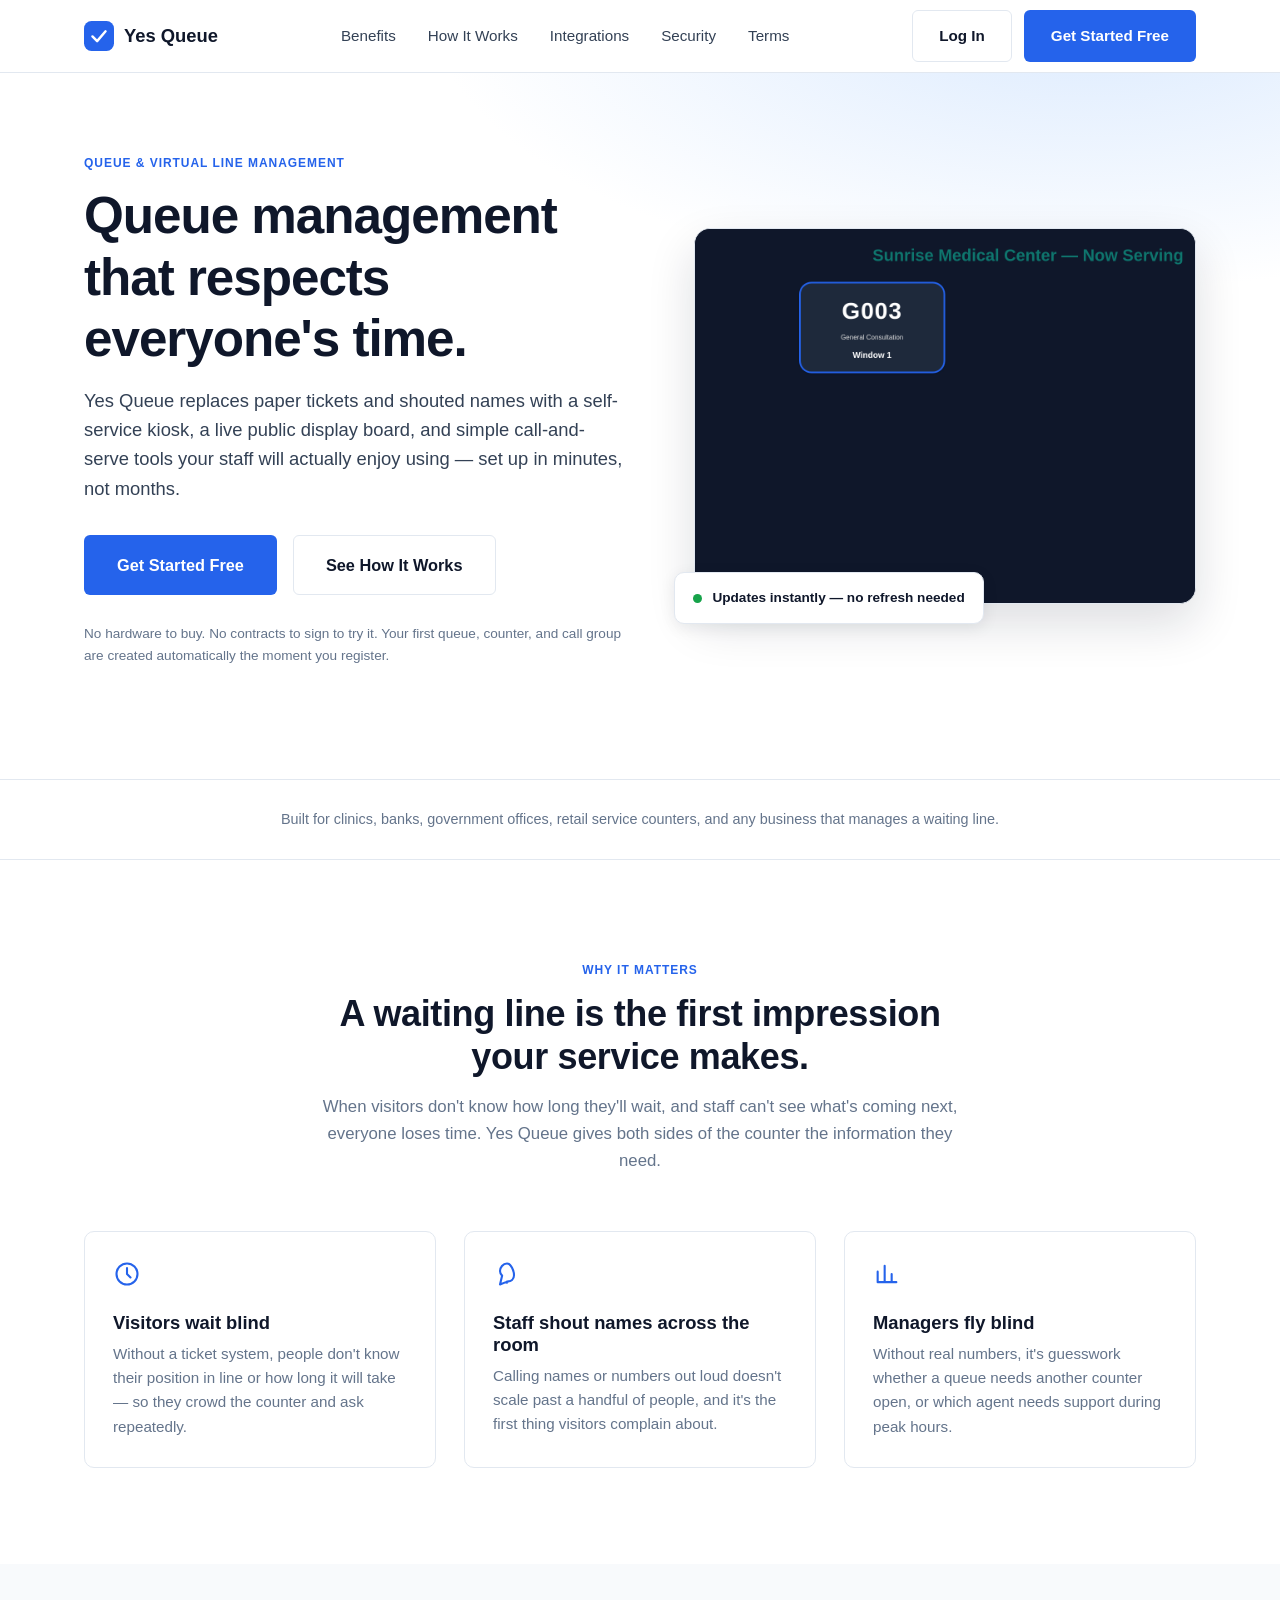
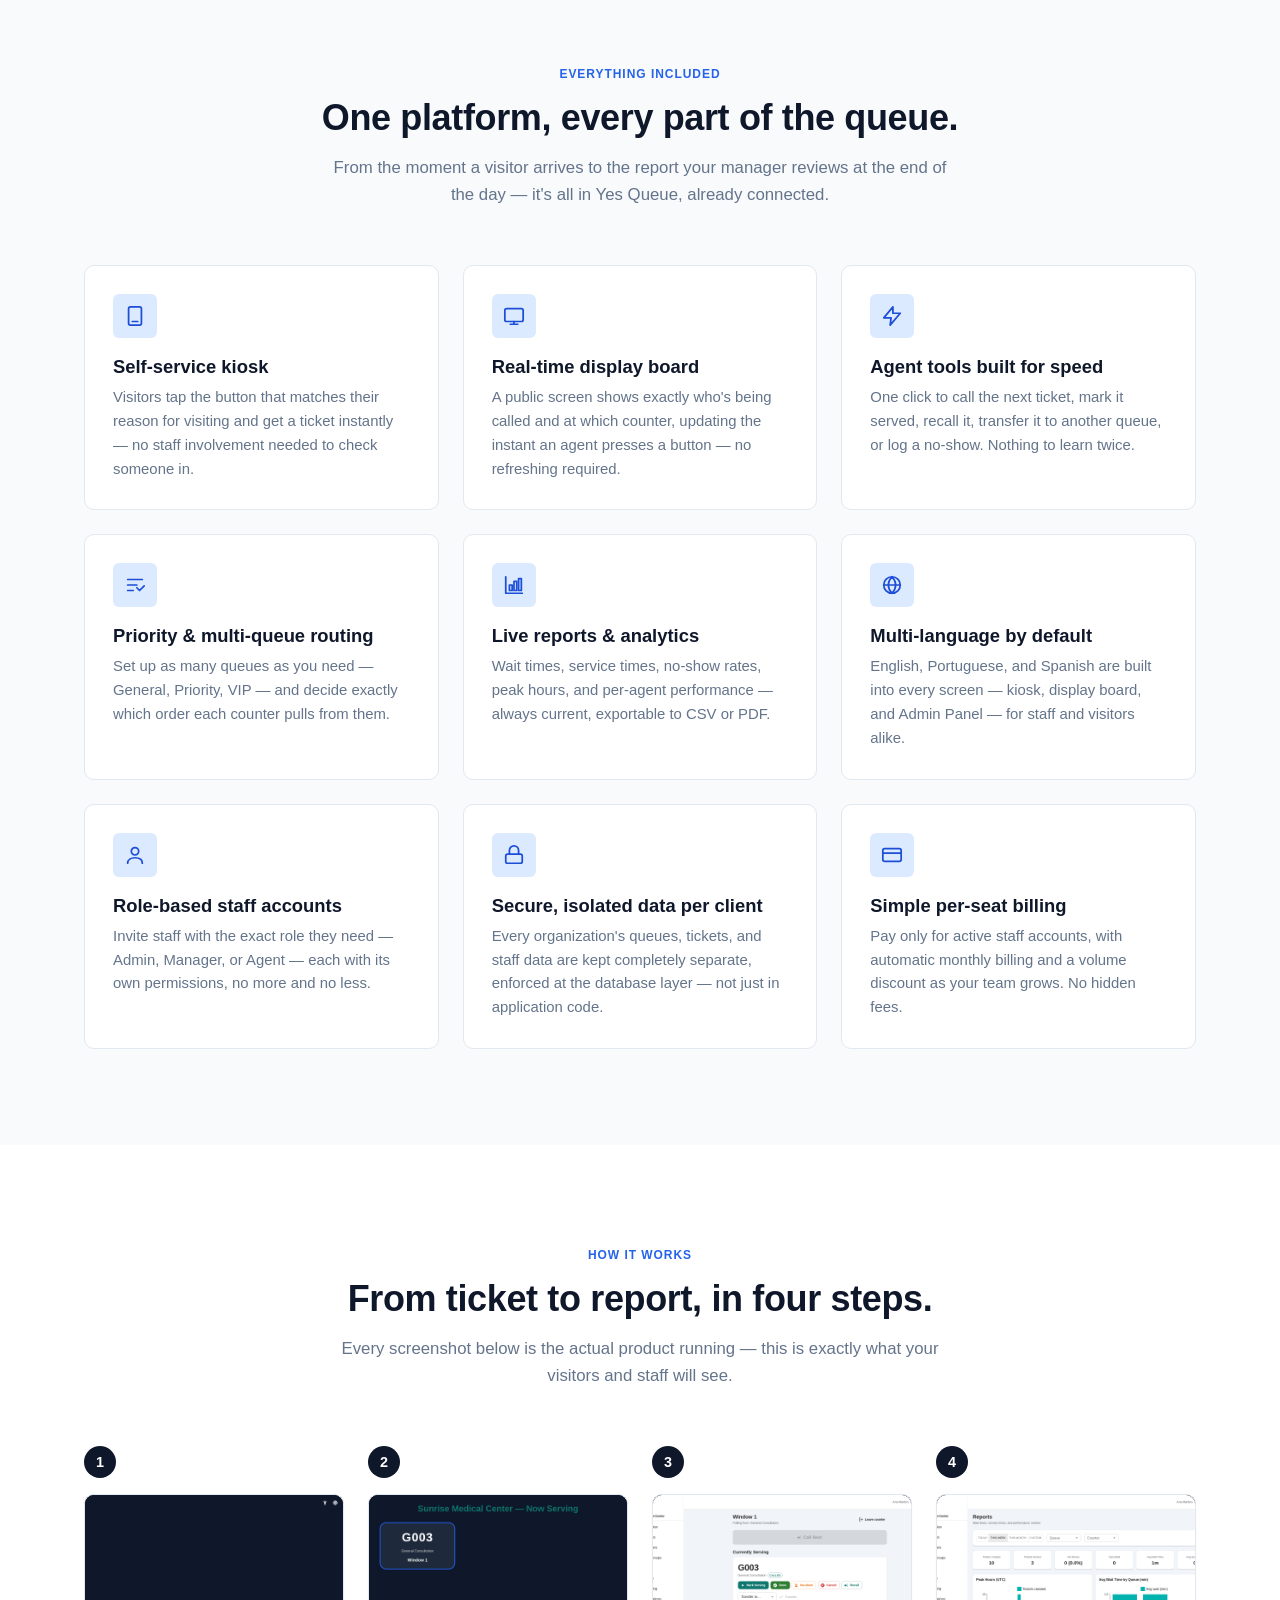
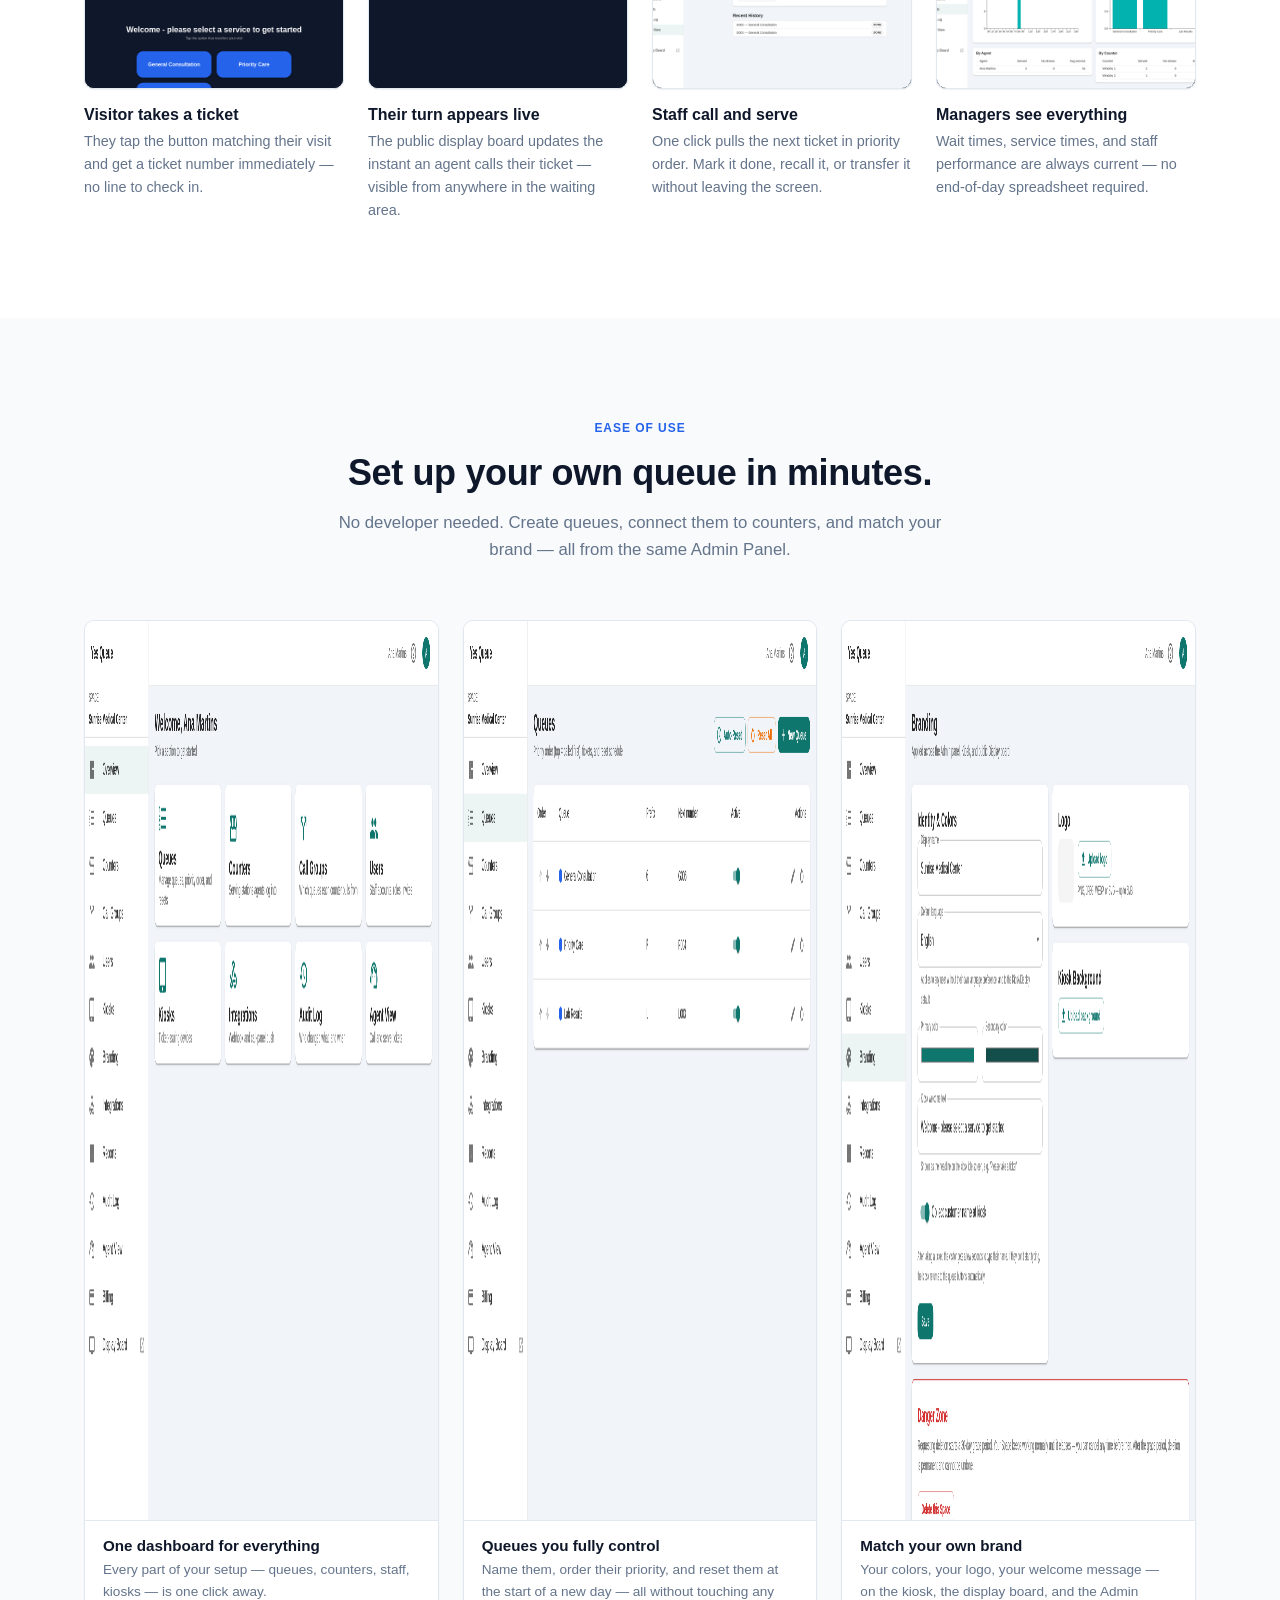
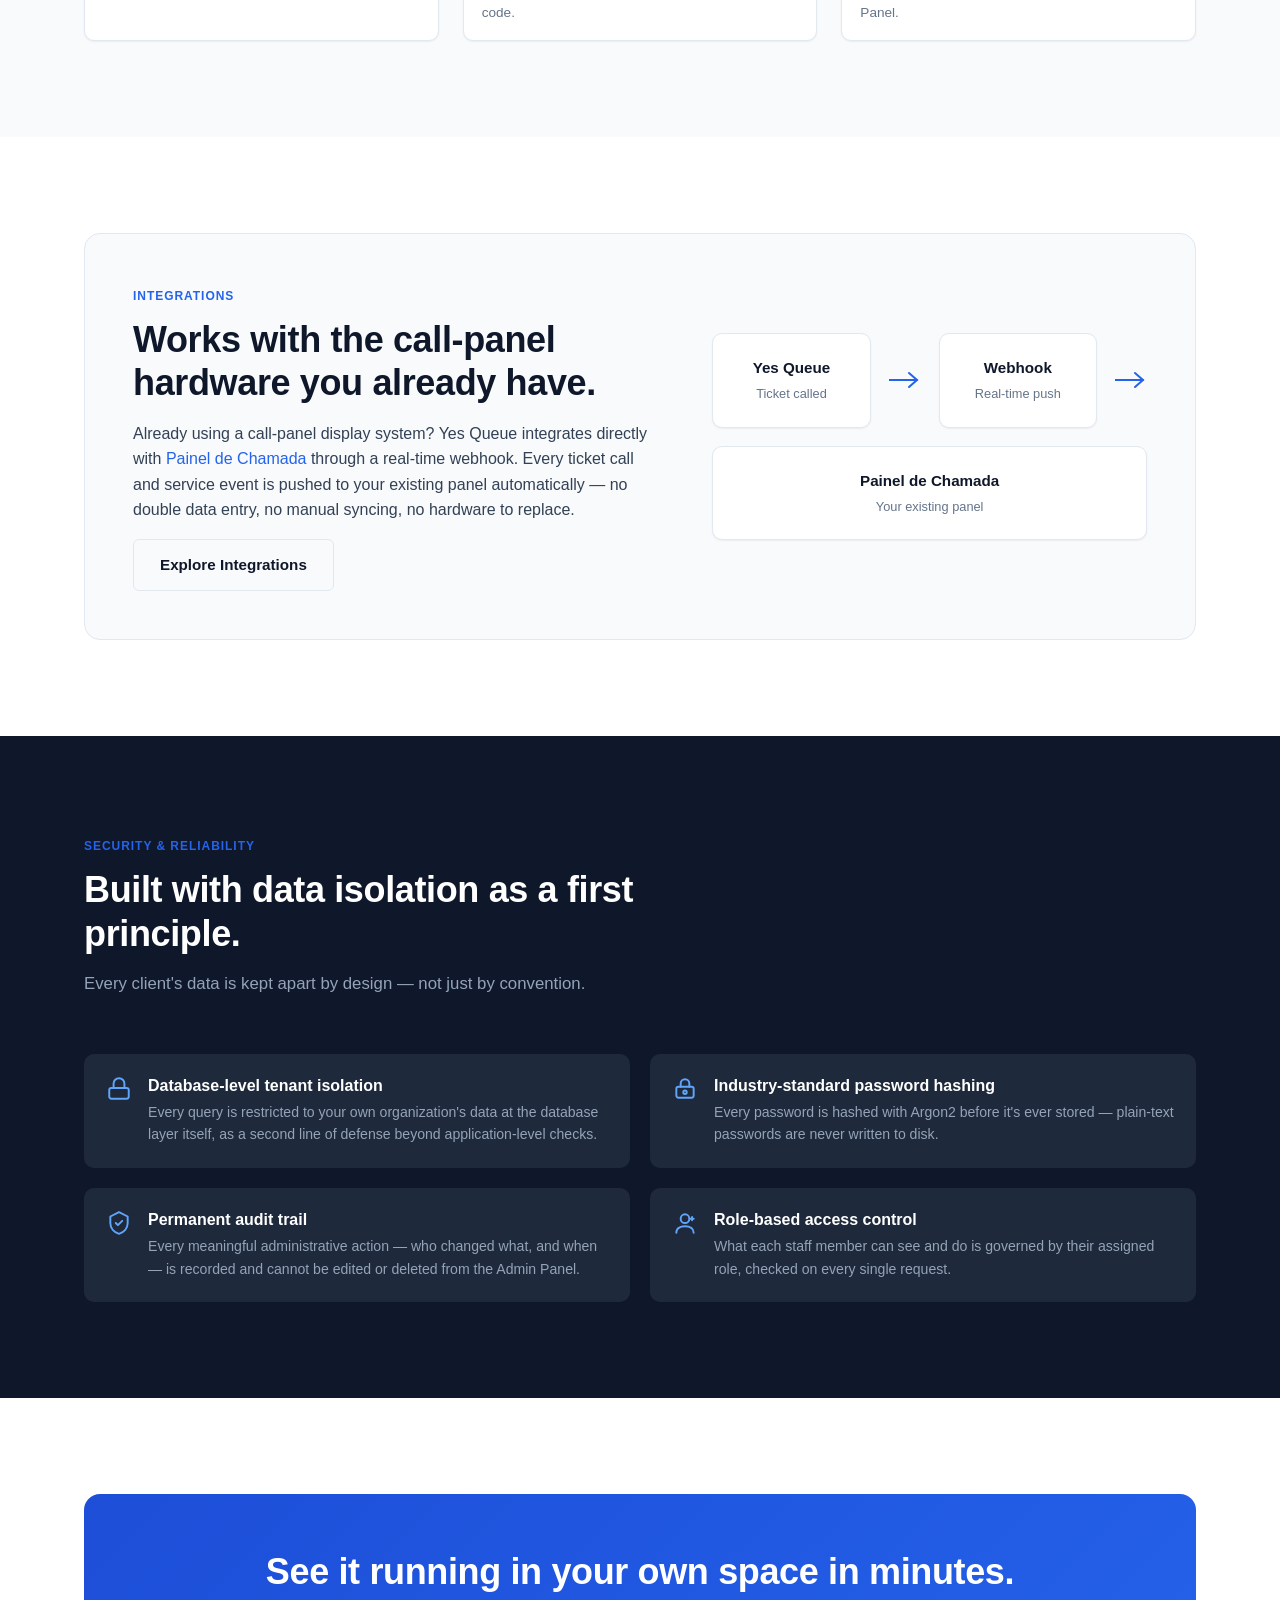
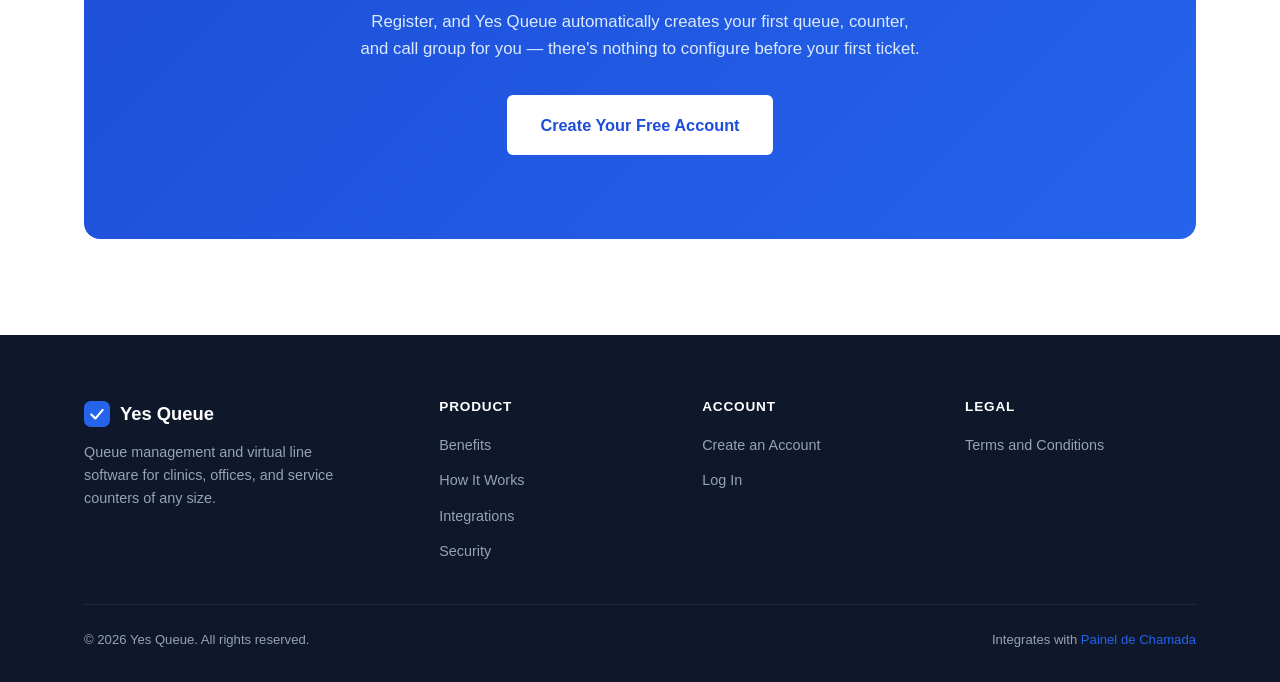
==== index.html @ cd8e6d9f "v1commit" ====
<!DOCTYPE html>
<html lang="en">
<head>
<meta charset="UTF-8">
<meta name="viewport" content="width=device-width, initial-scale=1.0">
<title>Yes Queue — Queue Management &amp; Virtual Line Software for Any Business</title>
<meta name="description" content="Yes Queue is a multi-tenant queue management platform with a self-service kiosk, a real-time display board, agent tools, and live analytics. Reduce wait times, keep staff organized, and integrate with Painel de Chamada. Get started in minutes.">
<meta name="robots" content="index, follow">
<link rel="canonical" href="https://www.yesqueue.com/">

<!-- Open Graph -->
<meta property="og:type" content="website">
<meta property="og:site_name" content="Yes Queue">
<meta property="og:title" content="Yes Queue — Queue Management & Virtual Line Software">
<meta property="og:description" content="Self-service kiosk, real-time display board, agent tools, and live analytics — set up your first queue in minutes.">
<meta property="og:image" content="https://www.yesqueue.com/images/screenshots/display-board.png">
<meta property="og:url" content="https://www.yesqueue.com/">
<meta property="og:locale" content="en_US">

<!-- Twitter Card -->
<meta name="twitter:card" content="summary_large_image">
<meta name="twitter:title" content="Yes Queue — Queue Management & Virtual Line Software">
<meta name="twitter:description" content="Self-service kiosk, real-time display board, agent tools, and live analytics — set up your first queue in minutes.">
<meta name="twitter:image" content="https://www.yesqueue.com/images/screenshots/display-board.png">

<link rel="icon" type="image/svg+xml" href="/images/favicon.svg">
<link rel="stylesheet" href="/css/style.css">

<script type="application/ld+json">
{
  "@context": "https://schema.org",
  "@type": "SoftwareApplication",
  "name": "Yes Queue",
  "applicationCategory": "BusinessApplication",
  "operatingSystem": "Web",
  "description": "Multi-tenant queue management platform with a self-service kiosk, real-time display board, agent tools, and live analytics.",
  "offers": {
    "@type": "Offer",
    "priceCurrency": "USD",
    "description": "Per-seat monthly pricing based on active staff accounts."
  }
}
</script>
</head>
<body>

<header class="site-header">
  <div class="container nav">
    <a href="/" class="brand" aria-label="Yes Queue home">
      <svg width="30" height="30" viewBox="0 0 32 32" fill="none" xmlns="http://www.w3.org/2000/svg" aria-hidden="true">
        <rect width="32" height="32" rx="8" fill="#2563EB"/>
        <path d="M9 16.5L14 21.5L23 11" stroke="white" stroke-width="2.6" stroke-linecap="round" stroke-linejoin="round"/>
      </svg>
      Yes Queue
    </a>

    <nav aria-label="Primary">
      <ul class="nav-links" id="nav-links">
        <li><a href="#benefits">Benefits</a></li>
        <li><a href="#how-it-works">How It Works</a></li>
        <li><a href="#integrations">Integrations</a></li>
        <li><a href="#security">Security</a></li>
        <li><a href="/terms.html">Terms</a></li>
      </ul>
    </nav>

    <div class="nav-actions">
      <a href="#" class="btn btn-secondary" data-app-link="/login">Log In</a>
      <a href="#" class="btn btn-primary" data-app-link="/register">Get Started Free</a>
      <button class="nav-toggle" id="nav-toggle" aria-label="Toggle menu" aria-expanded="false" aria-controls="nav-links">
        <svg viewBox="0 0 24 24" fill="none" stroke="currentColor" stroke-width="2" stroke-linecap="round"><line x1="3" y1="6" x2="21" y2="6"/><line x1="3" y1="12" x2="21" y2="12"/><line x1="3" y1="18" x2="21" y2="18"/></svg>
      </button>
    </div>
  </div>
</header>

<main>

  <!-- Hero -->
  <section class="hero">
    <div class="container hero-grid">
      <div class="hero-copy">
        <span class="eyebrow">Queue &amp; Virtual Line Management</span>
        <h1>Queue management that respects everyone's time.</h1>
        <p class="lead">Yes Queue replaces paper tickets and shouted names with a self-service kiosk, a live public display board, and simple call-and-serve tools your staff will actually enjoy using — set up in minutes, not months.</p>
        <div class="hero-actions">
          <a href="#" class="btn btn-primary btn-lg" data-app-link="/register">Get Started Free</a>
          <a href="#how-it-works" class="btn btn-secondary btn-lg">See How It Works</a>
        </div>
        <p class="hero-note">No hardware to buy. No contracts to sign to try it. Your first queue, counter, and call group are created automatically the moment you register.</p>
      </div>
      <div class="hero-visual">
        <div class="frame">
          <img src="/images/screenshots/display-board.png" alt="Yes Queue public display board showing a ticket being called at Window 1, in real time" width="1600" height="900" loading="eager">
        </div>
        <div class="hero-badge">
          <span class="dot" aria-hidden="true"></span>
          Updates instantly — no refresh needed
        </div>
      </div>
    </div>
  </section>

  <div class="trust-bar">
    <div class="container trust-bar-inner">
      <span>Built for clinics, banks, government offices, retail service counters, and any business that manages a waiting line.</span>
    </div>
  </div>

  <!-- Problem / value -->
  <section class="section">
    <div class="container">
      <div class="section-header center">
        <span class="eyebrow">Why it matters</span>
        <h2>A waiting line is the first impression your service makes.</h2>
        <p>When visitors don't know how long they'll wait, and staff can't see what's coming next, everyone loses time. Yes Queue gives both sides of the counter the information they need.</p>
      </div>
      <div class="pain-grid">
        <div class="pain-card">
          <svg width="28" height="28" viewBox="0 0 24 24" fill="none" stroke="currentColor" stroke-width="1.8" stroke-linecap="round" stroke-linejoin="round" aria-hidden="true"><circle cx="12" cy="12" r="9"/><path d="M12 7v5l3 3"/></svg>
          <h3>Visitors wait blind</h3>
          <p>Without a ticket system, people don't know their position in line or how long it will take — so they crowd the counter and ask repeatedly.</p>
        </div>
        <div class="pain-card">
          <svg width="28" height="28" viewBox="0 0 24 24" fill="none" stroke="currentColor" stroke-width="1.8" stroke-linecap="round" stroke-linejoin="round" aria-hidden="true"><path d="M12 18.5c3.5 0 6-2 6-5.5S15.5 3 12 3 6 6.5 6 9.5c0 1.6.7 2.9 1.8 3.9L6 21l4.5-1.8c.5.1.9.1 1.5.2"/></svg>
          <h3>Staff shout names across the room</h3>
          <p>Calling names or numbers out loud doesn't scale past a handful of people, and it's the first thing visitors complain about.</p>
        </div>
        <div class="pain-card">
          <svg width="28" height="28" viewBox="0 0 24 24" fill="none" stroke="currentColor" stroke-width="1.8" stroke-linecap="round" stroke-linejoin="round" aria-hidden="true"><path d="M4 19V10M10 19V5M16 19v-7M4 19h16"/></svg>
          <h3>Managers fly blind</h3>
          <p>Without real numbers, it's guesswork whether a queue needs another counter open, or which agent needs support during peak hours.</p>
        </div>
      </div>
    </div>
  </section>

  <!-- Benefits / Features -->
  <section class="section section-alt" id="benefits">
    <div class="container">
      <div class="section-header center">
        <span class="eyebrow">Everything included</span>
        <h2>One platform, every part of the queue.</h2>
        <p>From the moment a visitor arrives to the report your manager reviews at the end of the day — it's all in Yes Queue, already connected.</p>
      </div>

      <div class="feature-grid">
        <div class="feature-card">
          <div class="feature-icon"><svg width="22" height="22" viewBox="0 0 24 24" fill="none" stroke="currentColor" stroke-width="1.9" stroke-linecap="round" stroke-linejoin="round" aria-hidden="true"><rect x="5" y="2" width="14" height="20" rx="2"/><line x1="9" y1="18" x2="15" y2="18"/></svg></div>
          <h3>Self-service kiosk</h3>
          <p>Visitors tap the button that matches their reason for visiting and get a ticket instantly — no staff involvement needed to check someone in.</p>
        </div>
        <div class="feature-card">
          <div class="feature-icon"><svg width="22" height="22" viewBox="0 0 24 24" fill="none" stroke="currentColor" stroke-width="1.9" stroke-linecap="round" stroke-linejoin="round" aria-hidden="true"><rect x="2" y="4" width="20" height="14" rx="2"/><line x1="8" y1="21" x2="16" y2="21"/><line x1="12" y1="18" x2="12" y2="21"/></svg></div>
          <h3>Real-time display board</h3>
          <p>A public screen shows exactly who's being called and at which counter, updating the instant an agent presses a button — no refreshing required.</p>
        </div>
        <div class="feature-card">
          <div class="feature-icon"><svg width="22" height="22" viewBox="0 0 24 24" fill="none" stroke="currentColor" stroke-width="1.9" stroke-linecap="round" stroke-linejoin="round" aria-hidden="true"><path d="M13 2 3 14h8l-1 8 11-13h-8z"/></svg></div>
          <h3>Agent tools built for speed</h3>
          <p>One click to call the next ticket, mark it served, recall it, transfer it to another queue, or log a no-show. Nothing to learn twice.</p>
        </div>
        <div class="feature-card">
          <div class="feature-icon"><svg width="22" height="22" viewBox="0 0 24 24" fill="none" stroke="currentColor" stroke-width="1.9" stroke-linecap="round" stroke-linejoin="round" aria-hidden="true"><path d="M4 6h16M4 12h10M4 18h6"/><path d="M17 15l3 3 5-5" transform="translate(-3 0)"/></svg></div>
          <h3>Priority &amp; multi-queue routing</h3>
          <p>Set up as many queues as you need — General, Priority, VIP — and decide exactly which order each counter pulls from them.</p>
        </div>
        <div class="feature-card">
          <div class="feature-icon"><svg width="22" height="22" viewBox="0 0 24 24" fill="none" stroke="currentColor" stroke-width="1.9" stroke-linecap="round" stroke-linejoin="round" aria-hidden="true"><path d="M3 3v18h18"/><rect x="7" y="12" width="3" height="6"/><rect x="12" y="8" width="3" height="10"/><rect x="17" y="5" width="3" height="13"/></svg></div>
          <h3>Live reports &amp; analytics</h3>
          <p>Wait times, service times, no-show rates, peak hours, and per-agent performance — always current, exportable to CSV or PDF.</p>
        </div>
        <div class="feature-card">
          <div class="feature-icon"><svg width="22" height="22" viewBox="0 0 24 24" fill="none" stroke="currentColor" stroke-width="1.9" stroke-linecap="round" stroke-linejoin="round" aria-hidden="true"><circle cx="12" cy="12" r="9"/><path d="M3 12h18M12 3c2.5 2.7 4 6.1 4 9s-1.5 6.3-4 9c-2.5-2.7-4-6.1-4-9s1.5-6.3 4-9z"/></svg></div>
          <h3>Multi-language by default</h3>
          <p>English, Portuguese, and Spanish are built into every screen — kiosk, display board, and Admin Panel — for staff and visitors alike.</p>
        </div>
        <div class="feature-card">
          <div class="feature-icon"><svg width="22" height="22" viewBox="0 0 24 24" fill="none" stroke="currentColor" stroke-width="1.9" stroke-linecap="round" stroke-linejoin="round" aria-hidden="true"><circle cx="12" cy="8" r="4"/><path d="M4 21c0-4 3.5-6 8-6s8 2 8 6"/></svg></div>
          <h3>Role-based staff accounts</h3>
          <p>Invite staff with the exact role they need — Admin, Manager, or Agent — each with its own permissions, no more and no less.</p>
        </div>
        <div class="feature-card">
          <div class="feature-icon"><svg width="22" height="22" viewBox="0 0 24 24" fill="none" stroke="currentColor" stroke-width="1.9" stroke-linecap="round" stroke-linejoin="round" aria-hidden="true"><rect x="3" y="11" width="18" height="10" rx="2"/><path d="M7 11V7a5 5 0 0110 0v4"/></svg></div>
          <h3>Secure, isolated data per client</h3>
          <p>Every organization's queues, tickets, and staff data are kept completely separate, enforced at the database layer — not just in application code.</p>
        </div>
        <div class="feature-card">
          <div class="feature-icon"><svg width="22" height="22" viewBox="0 0 24 24" fill="none" stroke="currentColor" stroke-width="1.9" stroke-linecap="round" stroke-linejoin="round" aria-hidden="true"><rect x="2" y="5" width="20" height="14" rx="2"/><line x1="2" y1="10" x2="22" y2="10"/></svg></div>
          <h3>Simple per-seat billing</h3>
          <p>Pay only for active staff accounts, with automatic monthly billing and a volume discount as your team grows. No hidden fees.</p>
        </div>
      </div>
    </div>
  </section>

  <!-- How it works -->
  <section class="section" id="how-it-works">
    <div class="container">
      <div class="section-header center">
        <span class="eyebrow">How it works</span>
        <h2>From ticket to report, in four steps.</h2>
        <p>Every screenshot below is the actual product running — this is exactly what your visitors and staff will see.</p>
      </div>

      <div class="steps">
        <div class="step-card">
          <span class="step-number">1</span>
          <div class="step-shot"><img src="/images/screenshots/kiosk-terminal.png" alt="Self-service kiosk screen with buttons for General Consultation, Priority Care, and Lab Results" width="1200" height="1600" loading="lazy"></div>
          <h3>Visitor takes a ticket</h3>
          <p>They tap the button matching their visit and get a ticket number immediately — no line to check in.</p>
        </div>
        <div class="step-card">
          <span class="step-number">2</span>
          <div class="step-shot"><img src="/images/screenshots/display-board.png" alt="Public display board showing ticket G003 now serving at Window 1" width="1600" height="900" loading="lazy"></div>
          <h3>Their turn appears live</h3>
          <p>The public display board updates the instant an agent calls their ticket — visible from anywhere in the waiting area.</p>
        </div>
        <div class="step-card">
          <span class="step-number">3</span>
          <div class="step-shot"><img src="/images/screenshots/agent-view.png" alt="Agent view showing a ticket being served with Done, No-show, Cancel, Recall, and Transfer actions" width="1440" height="900" loading="lazy"></div>
          <h3>Staff call and serve</h3>
          <p>One click pulls the next ticket in priority order. Mark it done, recall it, or transfer it without leaving the screen.</p>
        </div>
        <div class="step-card">
          <span class="step-number">4</span>
          <div class="step-shot"><img src="/images/screenshots/admin-reports.png" alt="Reports dashboard with wait times, peak hours, and per-agent performance" width="1440" height="900" loading="lazy"></div>
          <h3>Managers see everything</h3>
          <p>Wait times, service times, and staff performance are always current — no end-of-day spreadsheet required.</p>
        </div>
      </div>
    </div>
  </section>

  <!-- Gallery: ease of setup -->
  <section class="section section-alt">
    <div class="container">
      <div class="section-header center">
        <span class="eyebrow">Ease of use</span>
        <h2>Set up your own queue in minutes.</h2>
        <p>No developer needed. Create queues, connect them to counters, and match your brand — all from the same Admin Panel.</p>
      </div>

      <div class="gallery-grid">
        <div class="gallery-item">
          <img src="/images/screenshots/admin-overview.png" alt="Yes Queue Admin Panel overview screen listing Queues, Counters, Call Groups, Users, Kiosks, and Reports" width="1440" height="900" loading="lazy">
          <div class="gallery-caption">
            <h3>One dashboard for everything</h3>
            <p>Every part of your setup — queues, counters, staff, kiosks — is one click away.</p>
          </div>
        </div>
        <div class="gallery-item">
          <img src="/images/screenshots/admin-queues.png" alt="Queues management screen showing queue order, prefixes, and reset controls" width="1440" height="900" loading="lazy">
          <div class="gallery-caption">
            <h3>Queues you fully control</h3>
            <p>Name them, order their priority, and reset them at the start of a new day — all without touching any code.</p>
          </div>
        </div>
        <div class="gallery-item">
          <img src="/images/screenshots/admin-branding.png" alt="Branding settings screen for customizing display name, colors, logo, and kiosk welcome text" width="1440" height="900" loading="lazy">
          <div class="gallery-caption">
            <h3>Match your own brand</h3>
            <p>Your colors, your logo, your welcome message — on the kiosk, the display board, and the Admin Panel.</p>
          </div>
        </div>
      </div>
    </div>
  </section>

  <!-- Integration -->
  <section class="section" id="integrations">
    <div class="container">
      <div class="integration-panel">
        <div>
          <span class="eyebrow">Integrations</span>
          <h2>Works with the call-panel hardware you already have.</h2>
          <p>Already using a call-panel display system? Yes Queue integrates directly with <a href="https://paineldechamada.com.br" target="_blank" rel="noopener noreferrer">Painel de Chamada</a> through a real-time webhook. Every ticket call and service event is pushed to your existing panel automatically — no double data entry, no manual syncing, no hardware to replace.</p>
          <a href="#" class="btn btn-secondary" data-app-link="/register">Explore Integrations</a>
        </div>
        <div class="integration-diagram">
          <div class="integration-box">
            <div class="label">Yes Queue</div>
            <div class="sub">Ticket called</div>
          </div>
          <svg class="integration-arrow" width="32" height="20" viewBox="0 0 32 20" fill="none" stroke="currentColor" stroke-width="2" stroke-linecap="round" aria-hidden="true"><line x1="0" y1="10" x2="28" y2="10"/><path d="M20 3l8 7-8 7"/></svg>
          <div class="integration-box">
            <div class="label">Webhook</div>
            <div class="sub">Real-time push</div>
          </div>
          <svg class="integration-arrow" width="32" height="20" viewBox="0 0 32 20" fill="none" stroke="currentColor" stroke-width="2" stroke-linecap="round" aria-hidden="true"><line x1="0" y1="10" x2="28" y2="10"/><path d="M20 3l8 7-8 7"/></svg>
          <div class="integration-box">
            <div class="label">Painel de Chamada</div>
            <div class="sub">Your existing panel</div>
          </div>
        </div>
      </div>
    </div>
  </section>

  <!-- Security -->
  <section class="section section-dark" id="security">
    <div class="container">
      <div class="section-header">
        <span class="eyebrow">Security &amp; reliability</span>
        <h2>Built with data isolation as a first principle.</h2>
        <p>Every client's data is kept apart by design — not just by convention.</p>
      </div>

      <div class="security-grid">
        <div class="security-item">
          <svg width="26" height="26" viewBox="0 0 24 24" fill="none" stroke="currentColor" stroke-width="1.8" stroke-linecap="round" stroke-linejoin="round" aria-hidden="true"><rect x="3" y="11" width="18" height="10" rx="2"/><path d="M7 11V7a5 5 0 0110 0v4"/></svg>
          <div>
            <h3>Database-level tenant isolation</h3>
            <p>Every query is restricted to your own organization's data at the database layer itself, as a second line of defense beyond application-level checks.</p>
          </div>
        </div>
        <div class="security-item">
          <svg width="26" height="26" viewBox="0 0 24 24" fill="none" stroke="currentColor" stroke-width="1.8" stroke-linecap="round" stroke-linejoin="round" aria-hidden="true"><rect x="4" y="10" width="16" height="10" rx="2"/><circle cx="12" cy="15" r="1.6"/><path d="M8 10V7a4 4 0 118 0v3"/></svg>
          <div>
            <h3>Industry-standard password hashing</h3>
            <p>Every password is hashed with Argon2 before it's ever stored — plain-text passwords are never written to disk.</p>
          </div>
        </div>
        <div class="security-item">
          <svg width="26" height="26" viewBox="0 0 24 24" fill="none" stroke="currentColor" stroke-width="1.8" stroke-linecap="round" stroke-linejoin="round" aria-hidden="true"><path d="M12 2 4 6v6c0 5 3.4 8.7 8 10 4.6-1.3 8-5 8-10V6l-8-4z"/><path d="M9 12l2 2 4-4"/></svg>
          <div>
            <h3>Permanent audit trail</h3>
            <p>Every meaningful administrative action — who changed what, and when — is recorded and cannot be edited or deleted from the Admin Panel.</p>
          </div>
        </div>
        <div class="security-item">
          <svg width="26" height="26" viewBox="0 0 24 24" fill="none" stroke="currentColor" stroke-width="1.8" stroke-linecap="round" stroke-linejoin="round" aria-hidden="true"><circle cx="12" cy="8" r="4"/><path d="M4 21c0-4 3.5-6 8-6s8 2 8 6"/><path d="M17 8h3M18.5 6.5v3"/></svg>
          <div>
            <h3>Role-based access control</h3>
            <p>What each staff member can see and do is governed by their assigned role, checked on every single request.</p>
          </div>
        </div>
      </div>
    </div>
  </section>

  <!-- CTA -->
  <section class="section">
    <div class="container">
      <div class="cta-band">
        <h2>See it running in your own space in minutes.</h2>
        <p>Register, and Yes Queue automatically creates your first queue, counter, and call group for you — there's nothing to configure before your first ticket.</p>
        <div class="hero-actions">
          <a href="#" class="btn btn-primary btn-lg" data-app-link="/register">Create Your Free Account</a>
        </div>
      </div>
    </div>
  </section>

</main>

<footer class="site-footer">
  <div class="container">
    <div class="footer-grid">
      <div class="footer-brand">
        <a href="/" class="brand">
          <svg width="26" height="26" viewBox="0 0 32 32" fill="none" xmlns="http://www.w3.org/2000/svg" aria-hidden="true">
            <rect width="32" height="32" rx="8" fill="#2563EB"/>
            <path d="M9 16.5L14 21.5L23 11" stroke="white" stroke-width="2.6" stroke-linecap="round" stroke-linejoin="round"/>
          </svg>
          Yes Queue
        </a>
        <p>Queue management and virtual line software for clinics, offices, and service counters of any size.</p>
      </div>
      <div class="footer-col">
        <h4>Product</h4>
        <ul>
          <li><a href="#benefits">Benefits</a></li>
          <li><a href="#how-it-works">How It Works</a></li>
          <li><a href="#integrations">Integrations</a></li>
          <li><a href="#security">Security</a></li>
        </ul>
      </div>
      <div class="footer-col">
        <h4>Account</h4>
        <ul>
          <li><a href="#" data-app-link="/register">Create an Account</a></li>
          <li><a href="#" data-app-link="/login">Log In</a></li>
        </ul>
      </div>
      <div class="footer-col">
        <h4>Legal</h4>
        <ul>
          <li><a href="/terms.html">Terms and Conditions</a></li>
        </ul>
      </div>
    </div>
    <div class="footer-bottom">
      <span>&copy; <span id="year"></span> Yes Queue. All rights reserved.</span>
      <span>Integrates with <a href="https://paineldechamada.com.br" target="_blank" rel="noopener noreferrer">Painel de Chamada</a></span>
    </div>
  </div>
</footer>

<script src="/js/main.js"></script>
</body>
</html>
---- css/style.css ----
/* Yes Queue — Institutional Website
   Design system: clean, professional B2B SaaS. No emojis, no icon fonts —
   every icon below is a hand-written inline SVG so the whole site has zero
   external asset/CDN dependencies. */

:root {
  --color-primary: #2563eb;
  --color-primary-dark: #1d4ed8;
  --color-primary-light: #dbeafe;
  --color-ink: #0f172a;
  --color-body: #334155;
  --color-muted: #64748b;
  --color-border: #e2e8f0;
  --color-surface: #ffffff;
  --color-surface-alt: #f8fafc;
  --color-dark: #0f172a;
  --color-dark-alt: #1e293b;
  --radius-sm: 6px;
  --radius-md: 10px;
  --radius-lg: 16px;
  --shadow-sm: 0 1px 2px rgba(15, 23, 42, 0.06);
  --shadow-md: 0 4px 16px rgba(15, 23, 42, 0.08);
  --shadow-lg: 0 20px 48px rgba(15, 23, 42, 0.14);
  --container-width: 1160px;
  --font-sans: -apple-system, BlinkMacSystemFont, "Segoe UI", Roboto, Helvetica, Arial, sans-serif;
}

* {
  box-sizing: border-box;
}

html {
  scroll-behavior: smooth;
}

body {
  margin: 0;
  font-family: var(--font-sans);
  color: var(--color-body);
  background: var(--color-surface);
  line-height: 1.6;
  -webkit-font-smoothing: antialiased;
}

img {
  max-width: 100%;
  display: block;
}

a {
  color: var(--color-primary);
  text-decoration: none;
}

a:hover {
  text-decoration: underline;
}

h1, h2, h3, h4 {
  color: var(--color-ink);
  line-height: 1.2;
  margin: 0 0 16px;
  font-weight: 700;
}

h1 { font-size: clamp(2.1rem, 4vw, 3.25rem); letter-spacing: -0.02em; }
h2 { font-size: clamp(1.6rem, 3vw, 2.25rem); letter-spacing: -0.01em; }
h3 { font-size: 1.15rem; }

p { margin: 0 0 16px; }

.container {
  width: 100%;
  max-width: var(--container-width);
  margin: 0 auto;
  padding: 0 24px;
}

.eyebrow {
  display: inline-block;
  font-size: 0.75rem;
  font-weight: 700;
  letter-spacing: 0.08em;
  text-transform: uppercase;
  color: var(--color-primary);
  margin-bottom: 12px;
}

.section {
  padding: 96px 0;
}

.section-header {
  max-width: 640px;
  margin: 0 0 56px;
}

.section-header.center {
  margin-left: auto;
  margin-right: auto;
  text-align: center;
}

.section-header p {
  color: var(--color-muted);
  font-size: 1.05rem;
}

.section-alt {
  background: var(--color-surface-alt);
}

.section-dark {
  background: var(--color-dark);
  color: #cbd5e1;
}

.section-dark h2, .section-dark h3 {
  color: #ffffff;
}

.section-dark p {
  color: #94a3b8;
}

/* --- Buttons --- */

.btn {
  display: inline-flex;
  align-items: center;
  justify-content: center;
  gap: 8px;
  padding: 13px 26px;
  border-radius: var(--radius-sm);
  font-weight: 600;
  font-size: 0.95rem;
  border: 1px solid transparent;
  cursor: pointer;
  transition: background 0.15s ease, border-color 0.15s ease, color 0.15s ease, transform 0.1s ease;
}

.btn:hover {
  text-decoration: none;
  transform: translateY(-1px);
}

.btn-primary {
  background: var(--color-primary);
  color: #ffffff;
}

.btn-primary:hover {
  background: var(--color-primary-dark);
  color: #ffffff;
}

.btn-secondary {
  background: transparent;
  color: var(--color-ink);
  border-color: var(--color-border);
}

.btn-secondary:hover {
  border-color: var(--color-ink);
  color: var(--color-ink);
}

.btn-on-dark {
  background: transparent;
  color: #ffffff;
  border-color: rgba(255, 255, 255, 0.35);
}

.btn-on-dark:hover {
  border-color: #ffffff;
  color: #ffffff;
}

.btn-lg {
  padding: 16px 32px;
  font-size: 1.02rem;
}

.btn-block {
  width: 100%;
}

/* --- Header / Nav --- */

.site-header {
  position: sticky;
  top: 0;
  z-index: 50;
  background: rgba(255, 255, 255, 0.92);
  backdrop-filter: saturate(180%) blur(8px);
  border-bottom: 1px solid var(--color-border);
}

.nav {
  display: flex;
  align-items: center;
  justify-content: space-between;
  height: 72px;
}

.brand {
  display: flex;
  align-items: center;
  gap: 10px;
  font-weight: 800;
  font-size: 1.15rem;
  color: var(--color-ink);
}

.brand:hover {
  text-decoration: none;
}

.brand svg {
  flex-shrink: 0;
}

.nav-links {
  display: flex;
  align-items: center;
  gap: 32px;
  list-style: none;
  margin: 0;
  padding: 0;
}

.nav-links a {
  color: var(--color-body);
  font-weight: 500;
  font-size: 0.95rem;
}

.nav-links a:hover {
  color: var(--color-ink);
  text-decoration: none;
}

.nav-actions {
  display: flex;
  align-items: center;
  gap: 12px;
}

.nav-toggle {
  display: none;
  background: none;
  border: none;
  cursor: pointer;
  padding: 8px;
}

.nav-toggle svg {
  width: 26px;
  height: 26px;
}

/* --- Hero --- */

.hero {
  padding: 76px 0 96px;
  background:
    radial-gradient(1100px 480px at 85% -10%, var(--color-primary-light), transparent 60%),
    var(--color-surface);
}

.hero-grid {
  display: grid;
  grid-template-columns: 1.05fr 0.95fr;
  gap: 56px;
  align-items: center;
}

.hero-copy p.lead {
  font-size: 1.15rem;
  color: var(--color-body);
  max-width: 540px;
}

.hero-actions {
  display: flex;
  gap: 16px;
  margin: 32px 0 28px;
  flex-wrap: wrap;
}

.hero-note {
  font-size: 0.85rem;
  color: var(--color-muted);
}

.hero-visual {
  position: relative;
}

.hero-visual .frame {
  border-radius: var(--radius-lg);
  overflow: hidden;
  box-shadow: var(--shadow-lg);
  border: 1px solid var(--color-border);
  aspect-ratio: 4 / 3;
  background: var(--color-dark);
}

.hero-visual .frame img {
  width: 100%;
  height: 100%;
  object-fit: cover;
  object-position: top left;
}

.hero-badge {
  position: absolute;
  bottom: -20px;
  left: -20px;
  background: #ffffff;
  border: 1px solid var(--color-border);
  border-radius: var(--radius-md);
  box-shadow: var(--shadow-md);
  padding: 14px 18px;
  display: flex;
  align-items: center;
  gap: 10px;
  font-size: 0.85rem;
  font-weight: 600;
  color: var(--color-ink);
}

.hero-badge .dot {
  width: 9px;
  height: 9px;
  border-radius: 50%;
  background: #16a34a;
  flex-shrink: 0;
}

/* --- Logo strip / trust bar --- */

.trust-bar {
  padding: 28px 0;
  border-top: 1px solid var(--color-border);
  border-bottom: 1px solid var(--color-border);
}

.trust-bar-inner {
  display: flex;
  align-items: center;
  justify-content: center;
  gap: 12px;
  flex-wrap: wrap;
  text-align: center;
  color: var(--color-muted);
  font-size: 0.9rem;
}

.trust-bar-inner strong {
  color: var(--color-ink);
}

/* --- Pain points --- */

.pain-grid {
  display: grid;
  grid-template-columns: repeat(3, 1fr);
  gap: 28px;
}

.pain-card {
  padding: 28px;
  border: 1px solid var(--color-border);
  border-radius: var(--radius-md);
  background: var(--color-surface);
}

.pain-card svg {
  color: var(--color-primary);
  margin-bottom: 16px;
}

.pain-card h3 {
  margin-bottom: 8px;
}

.pain-card p {
  color: var(--color-muted);
  margin: 0;
  font-size: 0.95rem;
}

/* --- Feature grid --- */

.feature-grid {
  display: grid;
  grid-template-columns: repeat(3, 1fr);
  gap: 24px;
}

.feature-card {
  padding: 28px;
  border-radius: var(--radius-md);
  border: 1px solid var(--color-border);
  background: var(--color-surface);
  transition: box-shadow 0.15s ease, border-color 0.15s ease;
}

.feature-card:hover {
  box-shadow: var(--shadow-md);
  border-color: #cbd5e1;
}

.feature-icon {
  width: 44px;
  height: 44px;
  display: flex;
  align-items: center;
  justify-content: center;
  border-radius: var(--radius-sm);
  background: var(--color-primary-light);
  color: var(--color-primary-dark);
  margin-bottom: 18px;
}

.feature-card h3 {
  margin-bottom: 8px;
}

.feature-card p {
  color: var(--color-muted);
  font-size: 0.93rem;
  margin: 0;
}

/* --- How it works --- */

.steps {
  display: grid;
  grid-template-columns: repeat(4, 1fr);
  gap: 24px;
}

.step-card {
  text-align: left;
}

.step-number {
  display: inline-flex;
  align-items: center;
  justify-content: center;
  width: 32px;
  height: 32px;
  border-radius: 50%;
  background: var(--color-ink);
  color: #ffffff;
  font-weight: 700;
  font-size: 0.9rem;
  margin-bottom: 16px;
}

.step-shot {
  border-radius: var(--radius-md);
  overflow: hidden;
  border: 1px solid var(--color-border);
  box-shadow: var(--shadow-sm);
  margin-bottom: 16px;
  aspect-ratio: 4 / 3;
  background: var(--color-dark);
}

.step-shot img {
  width: 100%;
  height: 100%;
  object-fit: cover;
  object-position: top;
}

.step-card h3 {
  font-size: 1rem;
  margin-bottom: 6px;
}

.step-card p {
  color: var(--color-muted);
  font-size: 0.9rem;
  margin: 0;
}

/* --- Gallery --- */

.gallery-grid {
  display: grid;
  grid-template-columns: repeat(3, 1fr);
  gap: 24px;
}

.gallery-item {
  border-radius: var(--radius-md);
  overflow: hidden;
  border: 1px solid var(--color-border);
  box-shadow: var(--shadow-sm);
  background: var(--color-surface);
}

.gallery-item img {
  width: 100%;
  display: block;
  border-bottom: 1px solid var(--color-border);
}

.gallery-caption {
  padding: 16px 18px;
}

.gallery-caption h3 {
  font-size: 0.95rem;
  margin-bottom: 4px;
}

.gallery-caption p {
  font-size: 0.85rem;
  color: var(--color-muted);
  margin: 0;
}

/* --- Integration section --- */

.integration-panel {
  display: grid;
  grid-template-columns: 1.1fr 0.9fr;
  gap: 48px;
  align-items: center;
  padding: 48px;
  border-radius: var(--radius-lg);
  border: 1px solid var(--color-border);
  background: var(--color-surface-alt);
}

.integration-diagram {
  display: flex;
  align-items: center;
  justify-content: center;
  gap: 18px;
  flex-wrap: wrap;
}

.integration-box {
  flex: 1;
  min-width: 150px;
  background: #ffffff;
  border: 1px solid var(--color-border);
  border-radius: var(--radius-md);
  padding: 22px 18px;
  text-align: center;
  box-shadow: var(--shadow-sm);
}

.integration-box .label {
  font-weight: 700;
  color: var(--color-ink);
  font-size: 0.95rem;
}

.integration-box .sub {
  font-size: 0.8rem;
  color: var(--color-muted);
  margin-top: 4px;
}

.integration-arrow {
  color: var(--color-primary);
  flex-shrink: 0;
}

/* --- Security section --- */

.security-grid {
  display: grid;
  grid-template-columns: repeat(2, 1fr);
  gap: 20px;
}

.security-item {
  display: flex;
  gap: 16px;
  padding: 22px;
  border-radius: var(--radius-md);
  background: var(--color-dark-alt);
}

.security-item svg {
  flex-shrink: 0;
  color: #60a5fa;
}

.security-item h3 {
  font-size: 1rem;
  margin-bottom: 6px;
}

.security-item p {
  margin: 0;
  font-size: 0.88rem;
}

/* --- CTA band --- */

.cta-band {
  background: linear-gradient(135deg, var(--color-primary-dark), var(--color-primary));
  color: #ffffff;
  border-radius: var(--radius-lg);
  padding: 56px;
  text-align: center;
}

.cta-band h2 {
  color: #ffffff;
}

.cta-band p {
  color: #dbeafe;
  max-width: 560px;
  margin-left: auto;
  margin-right: auto;
  font-size: 1.05rem;
}

.cta-band .hero-actions {
  justify-content: center;
}

.cta-band .btn-primary {
  background: #ffffff;
  color: var(--color-primary-dark);
}

.cta-band .btn-primary:hover {
  background: #f1f5f9;
}

/* --- Footer --- */

.site-footer {
  background: var(--color-dark);
  color: #94a3b8;
  padding: 64px 0 32px;
}

.footer-grid {
  display: grid;
  grid-template-columns: 1.4fr 1fr 1fr 1fr;
  gap: 32px;
  padding-bottom: 40px;
  border-bottom: 1px solid #1e293b;
}

.footer-brand .brand {
  color: #ffffff;
}

.footer-brand p {
  font-size: 0.9rem;
  max-width: 280px;
  margin-top: 12px;
}

.footer-col h4 {
  color: #ffffff;
  font-size: 0.85rem;
  text-transform: uppercase;
  letter-spacing: 0.06em;
  margin-bottom: 16px;
}

.footer-col ul {
  list-style: none;
  margin: 0;
  padding: 0;
  display: flex;
  flex-direction: column;
  gap: 10px;
}

.footer-col a {
  color: #94a3b8;
  font-size: 0.9rem;
}

.footer-col a:hover {
  color: #ffffff;
  text-decoration: none;
}

.footer-bottom {
  display: flex;
  align-items: center;
  justify-content: space-between;
  padding-top: 24px;
  font-size: 0.82rem;
  flex-wrap: wrap;
  gap: 12px;
}

/* --- Terms page --- */

.legal-content {
  max-width: 760px;
  margin: 0 auto;
}

.legal-content h1 {
  margin-bottom: 8px;
}

.legal-content .updated {
  color: var(--color-muted);
  font-size: 0.9rem;
  margin-bottom: 32px;
}

.legal-content h2 {
  font-size: 1.25rem;
  margin-top: 40px;
}

.legal-content ul {
  color: var(--color-body);
}

.legal-notice {
  background: #fffbeb;
  border: 1px solid #fde68a;
  border-radius: var(--radius-md);
  padding: 18px 20px;
  font-size: 0.9rem;
  color: #92400e;
  margin-bottom: 32px;
}

/* --- Responsive --- */

@media (max-width: 960px) {
  .hero-grid {
    grid-template-columns: 1fr;
  }

  .hero-visual {
    order: -1;
  }

  .pain-grid,
  .feature-grid {
    grid-template-columns: repeat(2, 1fr);
  }

  .steps,
  .gallery-grid {
    grid-template-columns: repeat(2, 1fr);
  }

  .integration-panel {
    grid-template-columns: 1fr;
  }

  .security-grid {
    grid-template-columns: 1fr;
  }

  .footer-grid {
    grid-template-columns: 1fr 1fr;
  }
}

@media (max-width: 720px) {
  .nav-links,
  .nav-actions .btn-secondary {
    display: none;
  }

  .nav-toggle {
    display: inline-flex;
  }

  .brand {
    font-size: 1rem;
  }

  .nav-actions {
    gap: 8px;
  }

  .nav-actions .btn {
    padding: 10px 14px;
    font-size: 0.85rem;
    white-space: nowrap;
  }

  .nav-links.open {
    display: flex;
    position: absolute;
    top: 72px;
    left: 0;
    right: 0;
    background: #ffffff;
    border-bottom: 1px solid var(--color-border);
    flex-direction: column;
    padding: 20px 24px;
    gap: 18px;
  }

  .section {
    padding: 64px 0;
  }

  .pain-grid,
  .feature-grid,
  .steps,
  .gallery-grid {
    grid-template-columns: 1fr;
  }

  .cta-band {
    padding: 36px 24px;
  }

  .footer-grid {
    grid-template-columns: 1fr;
  }

  .footer-bottom {
    flex-direction: column;
    align-items: flex-start;
  }
}
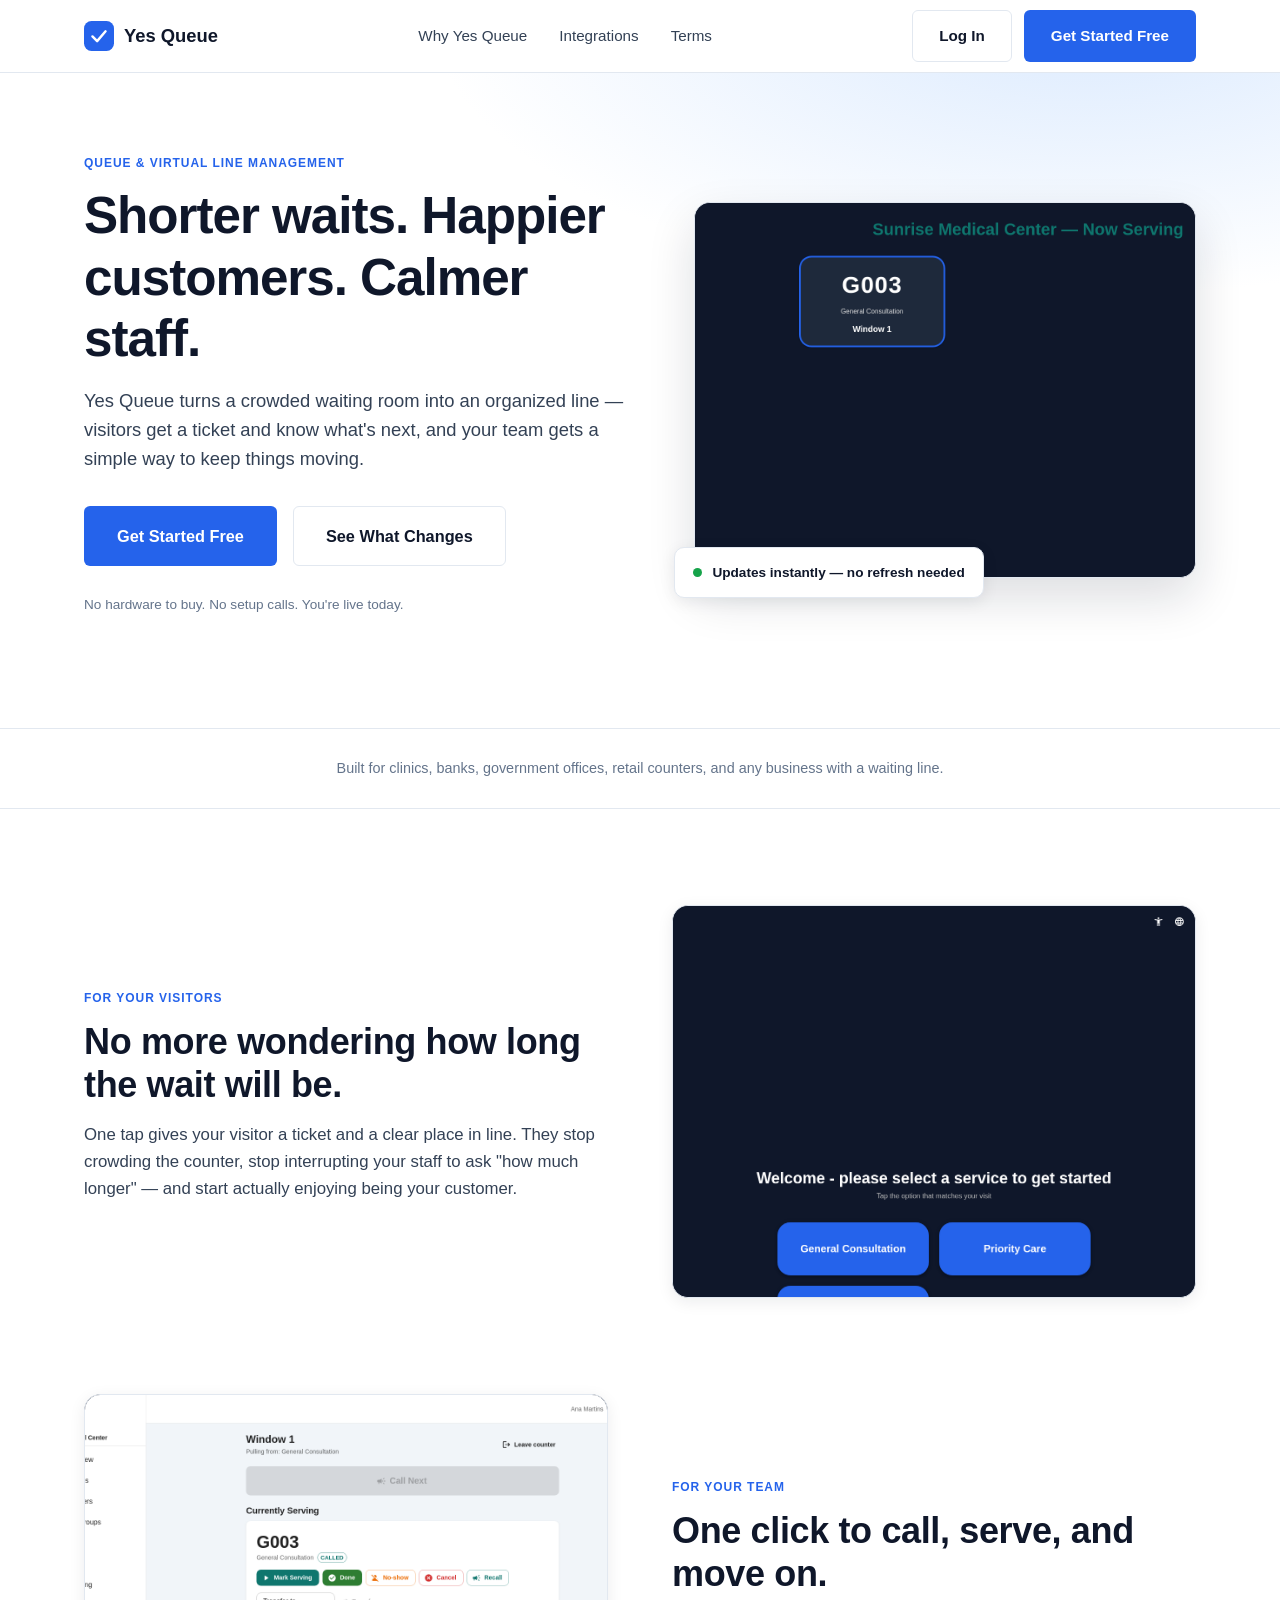
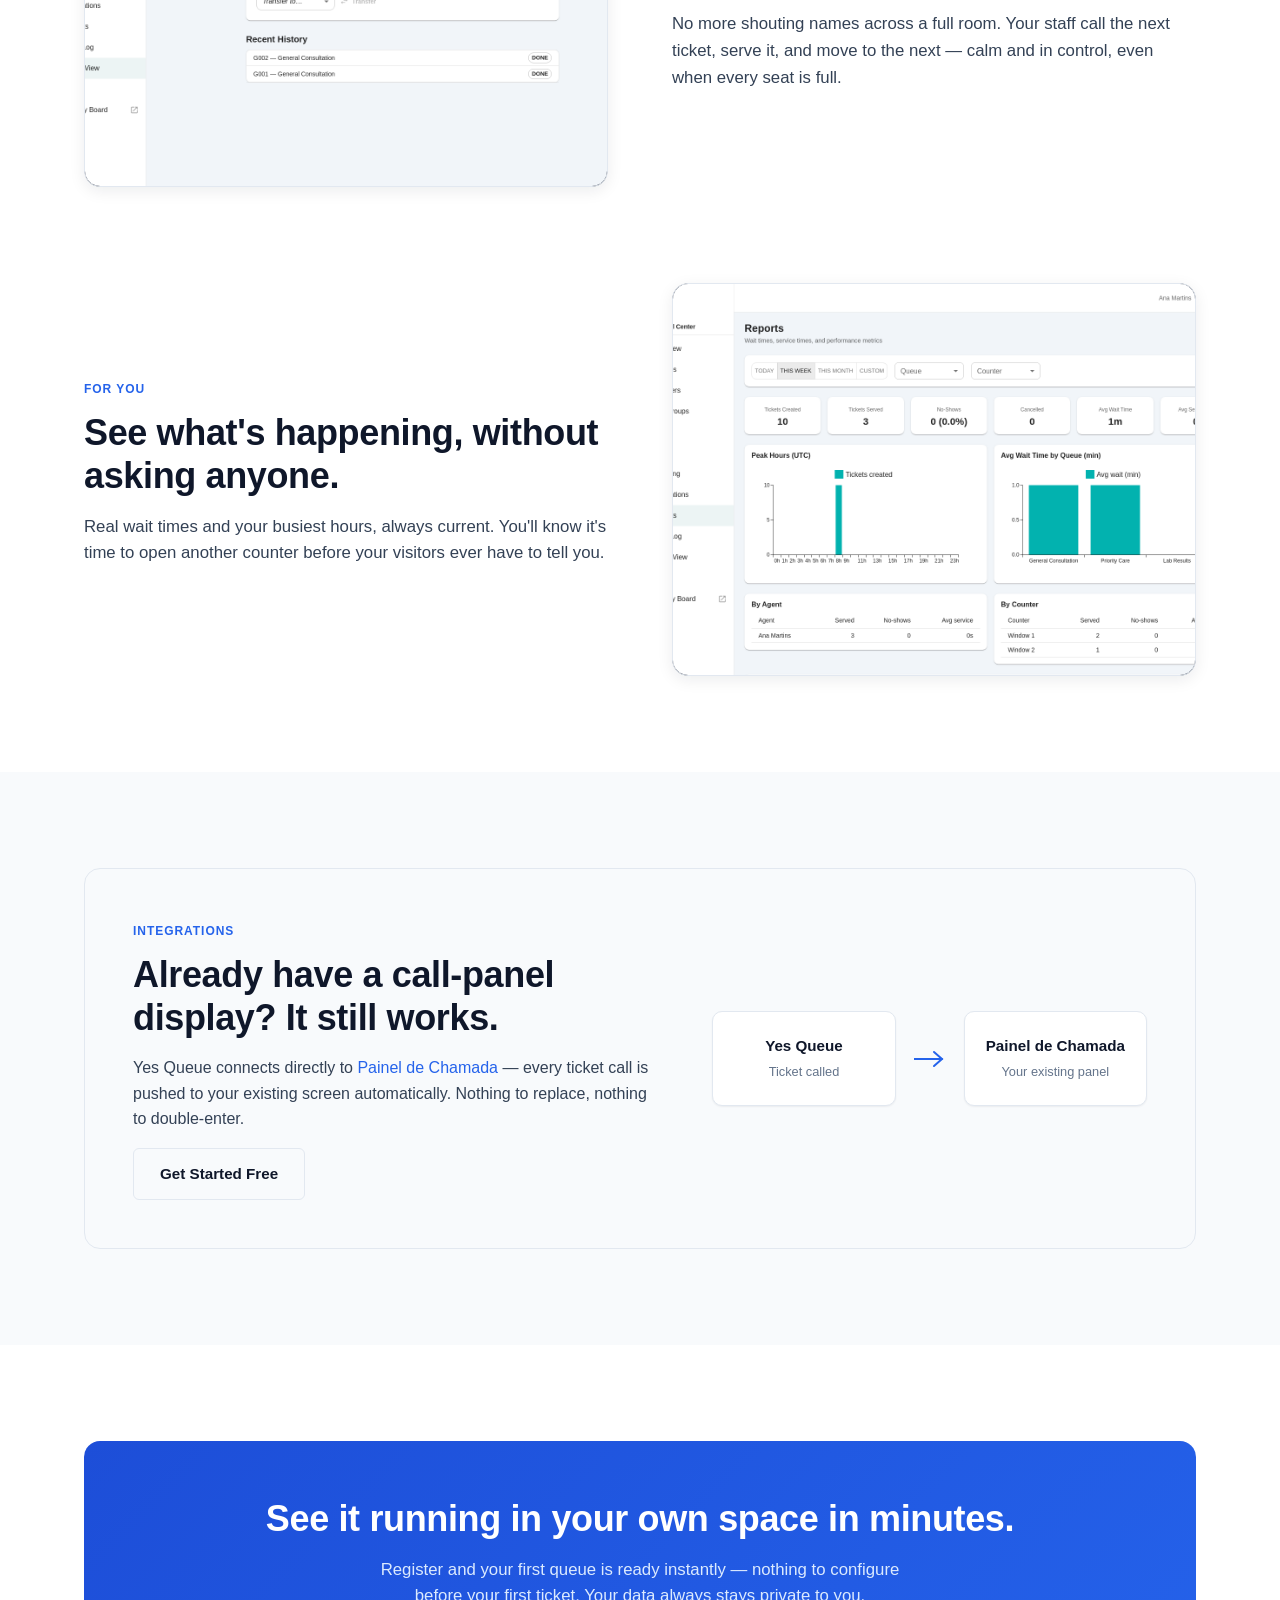
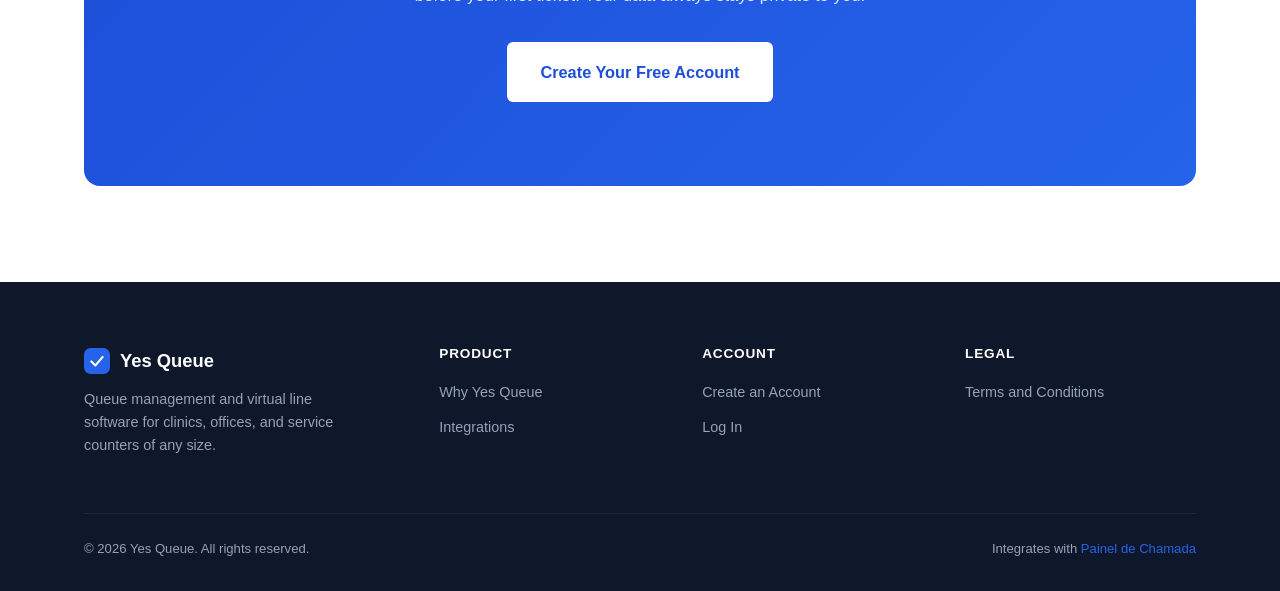
==== commit bbc18d38: "improvements 3" ====
--- a/index.html
+++ b/index.html
@@ -3,28 +3,28 @@
 <head>
 <meta charset="UTF-8">
 <meta name="viewport" content="width=device-width, initial-scale=1.0">
-<title>Yes Queue — Queue Management &amp; Virtual Line Software for Any Business</title>
-<meta name="description" content="Yes Queue is a multi-tenant queue management platform with a self-service kiosk, a real-time display board, agent tools, and live analytics. Reduce wait times, keep staff organized, and integrate with Painel de Chamada. Get started in minutes.">
+<title>Yes Queue — Shorter Waits. Happier Customers. Calmer Staff.</title>
+<meta name="description" content="Yes Queue gives every visitor a ticket and a clear wait, gives your staff a calm way to call and serve, and gives you real visibility into what's happening. Get started in minutes.">
 <meta name="robots" content="index, follow">
 <link rel="canonical" href="https://www.yesqueue.com/">
 
 <!-- Open Graph -->
 <meta property="og:type" content="website">
 <meta property="og:site_name" content="Yes Queue">
-<meta property="og:title" content="Yes Queue — Queue Management & Virtual Line Software">
-<meta property="og:description" content="Self-service kiosk, real-time display board, agent tools, and live analytics — set up your first queue in minutes.">
+<meta property="og:title" content="Yes Queue — Shorter Waits. Happier Customers. Calmer Staff.">
+<meta property="og:description" content="Give every visitor a ticket and a clear wait. Give your staff a calm way to serve them. Get started in minutes.">
 <meta property="og:image" content="https://www.yesqueue.com/images/screenshots/display-board.png">
 <meta property="og:url" content="https://www.yesqueue.com/">
 <meta property="og:locale" content="en_US">
 
 <!-- Twitter Card -->
 <meta name="twitter:card" content="summary_large_image">
-<meta name="twitter:title" content="Yes Queue — Queue Management & Virtual Line Software">
-<meta name="twitter:description" content="Self-service kiosk, real-time display board, agent tools, and live analytics — set up your first queue in minutes.">
+<meta name="twitter:title" content="Yes Queue — Shorter Waits. Happier Customers. Calmer Staff.">
+<meta name="twitter:description" content="Give every visitor a ticket and a clear wait. Give your staff a calm way to serve them. Get started in minutes.">
 <meta name="twitter:image" content="https://www.yesqueue.com/images/screenshots/display-board.png">
 
-<link rel="icon" type="image/svg+xml" href="/images/favicon.svg">
-<link rel="stylesheet" href="/css/style.css">
+<link rel="icon" type="image/svg+xml" href="images/favicon.svg">
+<link rel="stylesheet" href="css/style.css">
 
 <script type="application/ld+json">
 {
@@ -33,7 +33,7 @@
   "name": "Yes Queue",
   "applicationCategory": "BusinessApplication",
   "operatingSystem": "Web",
-  "description": "Multi-tenant queue management platform with a self-service kiosk, real-time display board, agent tools, and live analytics.",
+  "description": "Queue and virtual line management software: self-service kiosk, real-time display board, and simple tools that turn waiting into a good experience.",
   "offers": {
     "@type": "Offer",
     "priceCurrency": "USD",
@@ -46,7 +46,7 @@
 
 <header class="site-header">
   <div class="container nav">
-    <a href="/" class="brand" aria-label="Yes Queue home">
+    <a href="index.html" class="brand" aria-label="Yes Queue home">
       <svg width="30" height="30" viewBox="0 0 32 32" fill="none" xmlns="http://www.w3.org/2000/svg" aria-hidden="true">
         <rect width="32" height="32" rx="8" fill="#2563EB"/>
         <path d="M9 16.5L14 21.5L23 11" stroke="white" stroke-width="2.6" stroke-linecap="round" stroke-linejoin="round"/>
@@ -56,11 +56,9 @@
 
     <nav aria-label="Primary">
       <ul class="nav-links" id="nav-links">
-        <li><a href="#benefits">Benefits</a></li>
-        <li><a href="#how-it-works">How It Works</a></li>
+        <li><a href="#value">Why Yes Queue</a></li>
         <li><a href="#integrations">Integrations</a></li>
-        <li><a href="#security">Security</a></li>
-        <li><a href="/terms.html">Terms</a></li>
+        <li><a href="terms.html">Terms</a></li>
       </ul>
     </nav>
 
@@ -81,17 +79,17 @@
     <div class="container hero-grid">
       <div class="hero-copy">
         <span class="eyebrow">Queue &amp; Virtual Line Management</span>
-        <h1>Queue management that respects everyone's time.</h1>
-        <p class="lead">Yes Queue replaces paper tickets and shouted names with a self-service kiosk, a live public display board, and simple call-and-serve tools your staff will actually enjoy using — set up in minutes, not months.</p>
+        <h1>Shorter waits. Happier customers. Calmer staff.</h1>
+        <p class="lead">Yes Queue turns a crowded waiting room into an organized line — visitors get a ticket and know what's next, and your team gets a simple way to keep things moving.</p>
         <div class="hero-actions">
           <a href="#" class="btn btn-primary btn-lg" data-app-link="/register">Get Started Free</a>
-          <a href="#how-it-works" class="btn btn-secondary btn-lg">See How It Works</a>
-        </div>
-        <p class="hero-note">No hardware to buy. No contracts to sign to try it. Your first queue, counter, and call group are created automatically the moment you register.</p>
+          <a href="#value" class="btn btn-secondary btn-lg">See What Changes</a>
+        </div>
+        <p class="hero-note">No hardware to buy. No setup calls. You're live today.</p>
       </div>
       <div class="hero-visual">
         <div class="frame">
-          <img src="/images/screenshots/display-board.png" alt="Yes Queue public display board showing a ticket being called at Window 1, in real time" width="1600" height="900" loading="eager">
+          <img src="images/screenshots/display-board.png" alt="Yes Queue public display board showing a ticket being called at Window 1, in real time" width="1600" height="900" loading="eager">
         </div>
         <div class="hero-badge">
           <span class="dot" aria-hidden="true"></span>
@@ -103,179 +101,55 @@
 
   <div class="trust-bar">
     <div class="container trust-bar-inner">
-      <span>Built for clinics, banks, government offices, retail service counters, and any business that manages a waiting line.</span>
+      <span>Built for clinics, banks, government offices, retail counters, and any business with a waiting line.</span>
     </div>
   </div>
 
-  <!-- Problem / value -->
-  <section class="section">
-    <div class="container">
-      <div class="section-header center">
-        <span class="eyebrow">Why it matters</span>
-        <h2>A waiting line is the first impression your service makes.</h2>
-        <p>When visitors don't know how long they'll wait, and staff can't see what's coming next, everyone loses time. Yes Queue gives both sides of the counter the information they need.</p>
-      </div>
-      <div class="pain-grid">
-        <div class="pain-card">
-          <svg width="28" height="28" viewBox="0 0 24 24" fill="none" stroke="currentColor" stroke-width="1.8" stroke-linecap="round" stroke-linejoin="round" aria-hidden="true"><circle cx="12" cy="12" r="9"/><path d="M12 7v5l3 3"/></svg>
-          <h3>Visitors wait blind</h3>
-          <p>Without a ticket system, people don't know their position in line or how long it will take — so they crowd the counter and ask repeatedly.</p>
-        </div>
-        <div class="pain-card">
-          <svg width="28" height="28" viewBox="0 0 24 24" fill="none" stroke="currentColor" stroke-width="1.8" stroke-linecap="round" stroke-linejoin="round" aria-hidden="true"><path d="M12 18.5c3.5 0 6-2 6-5.5S15.5 3 12 3 6 6.5 6 9.5c0 1.6.7 2.9 1.8 3.9L6 21l4.5-1.8c.5.1.9.1 1.5.2"/></svg>
-          <h3>Staff shout names across the room</h3>
-          <p>Calling names or numbers out loud doesn't scale past a handful of people, and it's the first thing visitors complain about.</p>
-        </div>
-        <div class="pain-card">
-          <svg width="28" height="28" viewBox="0 0 24 24" fill="none" stroke="currentColor" stroke-width="1.8" stroke-linecap="round" stroke-linejoin="round" aria-hidden="true"><path d="M4 19V10M10 19V5M16 19v-7M4 19h16"/></svg>
-          <h3>Managers fly blind</h3>
-          <p>Without real numbers, it's guesswork whether a queue needs another counter open, or which agent needs support during peak hours.</p>
-        </div>
-      </div>
-    </div>
-  </section>
-
-  <!-- Benefits / Features -->
-  <section class="section section-alt" id="benefits">
-    <div class="container">
-      <div class="section-header center">
-        <span class="eyebrow">Everything included</span>
-        <h2>One platform, every part of the queue.</h2>
-        <p>From the moment a visitor arrives to the report your manager reviews at the end of the day — it's all in Yes Queue, already connected.</p>
-      </div>
-
-      <div class="feature-grid">
-        <div class="feature-card">
-          <div class="feature-icon"><svg width="22" height="22" viewBox="0 0 24 24" fill="none" stroke="currentColor" stroke-width="1.9" stroke-linecap="round" stroke-linejoin="round" aria-hidden="true"><rect x="5" y="2" width="14" height="20" rx="2"/><line x1="9" y1="18" x2="15" y2="18"/></svg></div>
-          <h3>Self-service kiosk</h3>
-          <p>Visitors tap the button that matches their reason for visiting and get a ticket instantly — no staff involvement needed to check someone in.</p>
-        </div>
-        <div class="feature-card">
-          <div class="feature-icon"><svg width="22" height="22" viewBox="0 0 24 24" fill="none" stroke="currentColor" stroke-width="1.9" stroke-linecap="round" stroke-linejoin="round" aria-hidden="true"><rect x="2" y="4" width="20" height="14" rx="2"/><line x1="8" y1="21" x2="16" y2="21"/><line x1="12" y1="18" x2="12" y2="21"/></svg></div>
-          <h3>Real-time display board</h3>
-          <p>A public screen shows exactly who's being called and at which counter, updating the instant an agent presses a button — no refreshing required.</p>
-        </div>
-        <div class="feature-card">
-          <div class="feature-icon"><svg width="22" height="22" viewBox="0 0 24 24" fill="none" stroke="currentColor" stroke-width="1.9" stroke-linecap="round" stroke-linejoin="round" aria-hidden="true"><path d="M13 2 3 14h8l-1 8 11-13h-8z"/></svg></div>
-          <h3>Agent tools built for speed</h3>
-          <p>One click to call the next ticket, mark it served, recall it, transfer it to another queue, or log a no-show. Nothing to learn twice.</p>
-        </div>
-        <div class="feature-card">
-          <div class="feature-icon"><svg width="22" height="22" viewBox="0 0 24 24" fill="none" stroke="currentColor" stroke-width="1.9" stroke-linecap="round" stroke-linejoin="round" aria-hidden="true"><path d="M4 6h16M4 12h10M4 18h6"/><path d="M17 15l3 3 5-5" transform="translate(-3 0)"/></svg></div>
-          <h3>Priority &amp; multi-queue routing</h3>
-          <p>Set up as many queues as you need — General, Priority, VIP — and decide exactly which order each counter pulls from them.</p>
-        </div>
-        <div class="feature-card">
-          <div class="feature-icon"><svg width="22" height="22" viewBox="0 0 24 24" fill="none" stroke="currentColor" stroke-width="1.9" stroke-linecap="round" stroke-linejoin="round" aria-hidden="true"><path d="M3 3v18h18"/><rect x="7" y="12" width="3" height="6"/><rect x="12" y="8" width="3" height="10"/><rect x="17" y="5" width="3" height="13"/></svg></div>
-          <h3>Live reports &amp; analytics</h3>
-          <p>Wait times, service times, no-show rates, peak hours, and per-agent performance — always current, exportable to CSV or PDF.</p>
-        </div>
-        <div class="feature-card">
-          <div class="feature-icon"><svg width="22" height="22" viewBox="0 0 24 24" fill="none" stroke="currentColor" stroke-width="1.9" stroke-linecap="round" stroke-linejoin="round" aria-hidden="true"><circle cx="12" cy="12" r="9"/><path d="M3 12h18M12 3c2.5 2.7 4 6.1 4 9s-1.5 6.3-4 9c-2.5-2.7-4-6.1-4-9s1.5-6.3 4-9z"/></svg></div>
-          <h3>Multi-language by default</h3>
-          <p>English, Portuguese, and Spanish are built into every screen — kiosk, display board, and Admin Panel — for staff and visitors alike.</p>
-        </div>
-        <div class="feature-card">
-          <div class="feature-icon"><svg width="22" height="22" viewBox="0 0 24 24" fill="none" stroke="currentColor" stroke-width="1.9" stroke-linecap="round" stroke-linejoin="round" aria-hidden="true"><circle cx="12" cy="8" r="4"/><path d="M4 21c0-4 3.5-6 8-6s8 2 8 6"/></svg></div>
-          <h3>Role-based staff accounts</h3>
-          <p>Invite staff with the exact role they need — Admin, Manager, or Agent — each with its own permissions, no more and no less.</p>
-        </div>
-        <div class="feature-card">
-          <div class="feature-icon"><svg width="22" height="22" viewBox="0 0 24 24" fill="none" stroke="currentColor" stroke-width="1.9" stroke-linecap="round" stroke-linejoin="round" aria-hidden="true"><rect x="3" y="11" width="18" height="10" rx="2"/><path d="M7 11V7a5 5 0 0110 0v4"/></svg></div>
-          <h3>Secure, isolated data per client</h3>
-          <p>Every organization's queues, tickets, and staff data are kept completely separate, enforced at the database layer — not just in application code.</p>
-        </div>
-        <div class="feature-card">
-          <div class="feature-icon"><svg width="22" height="22" viewBox="0 0 24 24" fill="none" stroke="currentColor" stroke-width="1.9" stroke-linecap="round" stroke-linejoin="round" aria-hidden="true"><rect x="2" y="5" width="20" height="14" rx="2"/><line x1="2" y1="10" x2="22" y2="10"/></svg></div>
-          <h3>Simple per-seat billing</h3>
-          <p>Pay only for active staff accounts, with automatic monthly billing and a volume discount as your team grows. No hidden fees.</p>
-        </div>
-      </div>
-    </div>
-  </section>
-
-  <!-- How it works -->
-  <section class="section" id="how-it-works">
-    <div class="container">
-      <div class="section-header center">
-        <span class="eyebrow">How it works</span>
-        <h2>From ticket to report, in four steps.</h2>
-        <p>Every screenshot below is the actual product running — this is exactly what your visitors and staff will see.</p>
-      </div>
-
-      <div class="steps">
-        <div class="step-card">
-          <span class="step-number">1</span>
-          <div class="step-shot"><img src="/images/screenshots/kiosk-terminal.png" alt="Self-service kiosk screen with buttons for General Consultation, Priority Care, and Lab Results" width="1200" height="1600" loading="lazy"></div>
-          <h3>Visitor takes a ticket</h3>
-          <p>They tap the button matching their visit and get a ticket number immediately — no line to check in.</p>
-        </div>
-        <div class="step-card">
-          <span class="step-number">2</span>
-          <div class="step-shot"><img src="/images/screenshots/display-board.png" alt="Public display board showing ticket G003 now serving at Window 1" width="1600" height="900" loading="lazy"></div>
-          <h3>Their turn appears live</h3>
-          <p>The public display board updates the instant an agent calls their ticket — visible from anywhere in the waiting area.</p>
-        </div>
-        <div class="step-card">
-          <span class="step-number">3</span>
-          <div class="step-shot"><img src="/images/screenshots/agent-view.png" alt="Agent view showing a ticket being served with Done, No-show, Cancel, Recall, and Transfer actions" width="1440" height="900" loading="lazy"></div>
-          <h3>Staff call and serve</h3>
-          <p>One click pulls the next ticket in priority order. Mark it done, recall it, or transfer it without leaving the screen.</p>
-        </div>
-        <div class="step-card">
-          <span class="step-number">4</span>
-          <div class="step-shot"><img src="/images/screenshots/admin-reports.png" alt="Reports dashboard with wait times, peak hours, and per-agent performance" width="1440" height="900" loading="lazy"></div>
-          <h3>Managers see everything</h3>
-          <p>Wait times, service times, and staff performance are always current — no end-of-day spreadsheet required.</p>
-        </div>
-      </div>
-    </div>
-  </section>
-
-  <!-- Gallery: ease of setup -->
-  <section class="section section-alt">
-    <div class="container">
-      <div class="section-header center">
-        <span class="eyebrow">Ease of use</span>
-        <h2>Set up your own queue in minutes.</h2>
-        <p>No developer needed. Create queues, connect them to counters, and match your brand — all from the same Admin Panel.</p>
-      </div>
-
-      <div class="gallery-grid">
-        <div class="gallery-item">
-          <img src="/images/screenshots/admin-overview.png" alt="Yes Queue Admin Panel overview screen listing Queues, Counters, Call Groups, Users, Kiosks, and Reports" width="1440" height="900" loading="lazy">
-          <div class="gallery-caption">
-            <h3>One dashboard for everything</h3>
-            <p>Every part of your setup — queues, counters, staff, kiosks — is one click away.</p>
-          </div>
-        </div>
-        <div class="gallery-item">
-          <img src="/images/screenshots/admin-queues.png" alt="Queues management screen showing queue order, prefixes, and reset controls" width="1440" height="900" loading="lazy">
-          <div class="gallery-caption">
-            <h3>Queues you fully control</h3>
-            <p>Name them, order their priority, and reset them at the start of a new day — all without touching any code.</p>
-          </div>
-        </div>
-        <div class="gallery-item">
-          <img src="/images/screenshots/admin-branding.png" alt="Branding settings screen for customizing display name, colors, logo, and kiosk welcome text" width="1440" height="900" loading="lazy">
-          <div class="gallery-caption">
-            <h3>Match your own brand</h3>
-            <p>Your colors, your logo, your welcome message — on the kiosk, the display board, and the Admin Panel.</p>
-          </div>
-        </div>
+  <!-- Value blocks -->
+  <section class="section" id="value">
+    <div class="value-block">
+      <div class="value-copy">
+        <span class="eyebrow">For your visitors</span>
+        <h2>No more wondering how long the wait will be.</h2>
+        <p>One tap gives your visitor a ticket and a clear place in line. They stop crowding the counter, stop interrupting your staff to ask "how much longer" — and start actually enjoying being your customer.</p>
+      </div>
+      <div class="value-visual">
+        <img src="images/screenshots/kiosk-terminal.png" alt="Self-service kiosk screen with buttons for General Consultation, Priority Care, and Lab Results" width="1200" height="1600" loading="lazy">
+      </div>
+    </div>
+
+    <div class="value-block reverse">
+      <div class="value-copy">
+        <span class="eyebrow">For your team</span>
+        <h2>One click to call, serve, and move on.</h2>
+        <p>No more shouting names across a full room. Your staff call the next ticket, serve it, and move to the next — calm and in control, even when every seat is full.</p>
+      </div>
+      <div class="value-visual">
+        <img src="images/screenshots/agent-view.png" alt="Agent view showing a ticket being served with Done, No-show, Cancel, Recall, and Transfer actions" width="1440" height="900" loading="lazy">
+      </div>
+    </div>
+
+    <div class="value-block">
+      <div class="value-copy">
+        <span class="eyebrow">For you</span>
+        <h2>See what's happening, without asking anyone.</h2>
+        <p>Real wait times and your busiest hours, always current. You'll know it's time to open another counter before your visitors ever have to tell you.</p>
+      </div>
+      <div class="value-visual">
+        <img src="images/screenshots/admin-reports.png" alt="Reports dashboard with wait times, peak hours, and per-agent performance" width="1440" height="900" loading="lazy">
       </div>
     </div>
   </section>
 
   <!-- Integration -->
-  <section class="section" id="integrations">
+  <section class="section section-alt" id="integrations">
     <div class="container">
       <div class="integration-panel">
         <div>
           <span class="eyebrow">Integrations</span>
-          <h2>Works with the call-panel hardware you already have.</h2>
-          <p>Already using a call-panel display system? Yes Queue integrates directly with <a href="https://paineldechamada.com.br" target="_blank" rel="noopener noreferrer">Painel de Chamada</a> through a real-time webhook. Every ticket call and service event is pushed to your existing panel automatically — no double data entry, no manual syncing, no hardware to replace.</p>
-          <a href="#" class="btn btn-secondary" data-app-link="/register">Explore Integrations</a>
+          <h2>Already have a call-panel display? It still works.</h2>
+          <p>Yes Queue connects directly to <a href="https://paineldechamada.com.br" target="_blank" rel="noopener noreferrer">Painel de Chamada</a> — every ticket call is pushed to your existing screen automatically. Nothing to replace, nothing to double-enter.</p>
+          <a href="#" class="btn btn-secondary" data-app-link="/register">Get Started Free</a>
         </div>
         <div class="integration-diagram">
           <div class="integration-box">
@@ -284,55 +158,8 @@
           </div>
           <svg class="integration-arrow" width="32" height="20" viewBox="0 0 32 20" fill="none" stroke="currentColor" stroke-width="2" stroke-linecap="round" aria-hidden="true"><line x1="0" y1="10" x2="28" y2="10"/><path d="M20 3l8 7-8 7"/></svg>
           <div class="integration-box">
-            <div class="label">Webhook</div>
-            <div class="sub">Real-time push</div>
-          </div>
-          <svg class="integration-arrow" width="32" height="20" viewBox="0 0 32 20" fill="none" stroke="currentColor" stroke-width="2" stroke-linecap="round" aria-hidden="true"><line x1="0" y1="10" x2="28" y2="10"/><path d="M20 3l8 7-8 7"/></svg>
-          <div class="integration-box">
             <div class="label">Painel de Chamada</div>
             <div class="sub">Your existing panel</div>
-          </div>
-        </div>
-      </div>
-    </div>
-  </section>
-
-  <!-- Security -->
-  <section class="section section-dark" id="security">
-    <div class="container">
-      <div class="section-header">
-        <span class="eyebrow">Security &amp; reliability</span>
-        <h2>Built with data isolation as a first principle.</h2>
-        <p>Every client's data is kept apart by design — not just by convention.</p>
-      </div>
-
-      <div class="security-grid">
-        <div class="security-item">
-          <svg width="26" height="26" viewBox="0 0 24 24" fill="none" stroke="currentColor" stroke-width="1.8" stroke-linecap="round" stroke-linejoin="round" aria-hidden="true"><rect x="3" y="11" width="18" height="10" rx="2"/><path d="M7 11V7a5 5 0 0110 0v4"/></svg>
-          <div>
-            <h3>Database-level tenant isolation</h3>
-            <p>Every query is restricted to your own organization's data at the database layer itself, as a second line of defense beyond application-level checks.</p>
-          </div>
-        </div>
-        <div class="security-item">
-          <svg width="26" height="26" viewBox="0 0 24 24" fill="none" stroke="currentColor" stroke-width="1.8" stroke-linecap="round" stroke-linejoin="round" aria-hidden="true"><rect x="4" y="10" width="16" height="10" rx="2"/><circle cx="12" cy="15" r="1.6"/><path d="M8 10V7a4 4 0 118 0v3"/></svg>
-          <div>
-            <h3>Industry-standard password hashing</h3>
-            <p>Every password is hashed with Argon2 before it's ever stored — plain-text passwords are never written to disk.</p>
-          </div>
-        </div>
-        <div class="security-item">
-          <svg width="26" height="26" viewBox="0 0 24 24" fill="none" stroke="currentColor" stroke-width="1.8" stroke-linecap="round" stroke-linejoin="round" aria-hidden="true"><path d="M12 2 4 6v6c0 5 3.4 8.7 8 10 4.6-1.3 8-5 8-10V6l-8-4z"/><path d="M9 12l2 2 4-4"/></svg>
-          <div>
-            <h3>Permanent audit trail</h3>
-            <p>Every meaningful administrative action — who changed what, and when — is recorded and cannot be edited or deleted from the Admin Panel.</p>
-          </div>
-        </div>
-        <div class="security-item">
-          <svg width="26" height="26" viewBox="0 0 24 24" fill="none" stroke="currentColor" stroke-width="1.8" stroke-linecap="round" stroke-linejoin="round" aria-hidden="true"><circle cx="12" cy="8" r="4"/><path d="M4 21c0-4 3.5-6 8-6s8 2 8 6"/><path d="M17 8h3M18.5 6.5v3"/></svg>
-          <div>
-            <h3>Role-based access control</h3>
-            <p>What each staff member can see and do is governed by their assigned role, checked on every single request.</p>
           </div>
         </div>
       </div>
@@ -344,7 +171,7 @@
     <div class="container">
       <div class="cta-band">
         <h2>See it running in your own space in minutes.</h2>
-        <p>Register, and Yes Queue automatically creates your first queue, counter, and call group for you — there's nothing to configure before your first ticket.</p>
+        <p>Register and your first queue is ready instantly — nothing to configure before your first ticket. Your data always stays private to you.</p>
         <div class="hero-actions">
           <a href="#" class="btn btn-primary btn-lg" data-app-link="/register">Create Your Free Account</a>
         </div>
@@ -358,7 +185,7 @@
   <div class="container">
     <div class="footer-grid">
       <div class="footer-brand">
-        <a href="/" class="brand">
+        <a href="index.html" class="brand">
           <svg width="26" height="26" viewBox="0 0 32 32" fill="none" xmlns="http://www.w3.org/2000/svg" aria-hidden="true">
             <rect width="32" height="32" rx="8" fill="#2563EB"/>
             <path d="M9 16.5L14 21.5L23 11" stroke="white" stroke-width="2.6" stroke-linecap="round" stroke-linejoin="round"/>
@@ -370,10 +197,8 @@
       <div class="footer-col">
         <h4>Product</h4>
         <ul>
-          <li><a href="#benefits">Benefits</a></li>
-          <li><a href="#how-it-works">How It Works</a></li>
+          <li><a href="#value">Why Yes Queue</a></li>
           <li><a href="#integrations">Integrations</a></li>
-          <li><a href="#security">Security</a></li>
         </ul>
       </div>
       <div class="footer-col">
@@ -386,7 +211,7 @@
       <div class="footer-col">
         <h4>Legal</h4>
         <ul>
-          <li><a href="/terms.html">Terms and Conditions</a></li>
+          <li><a href="terms.html">Terms and Conditions</a></li>
         </ul>
       </div>
     </div>
@@ -397,6 +222,6 @@
   </div>
 </footer>
 
-<script src="/js/main.js"></script>
+<script src="js/main.js"></script>
 </body>
 </html>
--- a/css/style.css
+++ b/css/style.css
@@ -361,168 +361,49 @@
   color: var(--color-ink);
 }
 
-/* --- Pain points --- */
-
-.pain-grid {
+/* --- Value blocks --- */
+
+.value-block {
   display: grid;
-  grid-template-columns: repeat(3, 1fr);
-  gap: 28px;
-}
-
-.pain-card {
-  padding: 28px;
-  border: 1px solid var(--color-border);
-  border-radius: var(--radius-md);
-  background: var(--color-surface);
-}
-
-.pain-card svg {
-  color: var(--color-primary);
-  margin-bottom: 16px;
-}
-
-.pain-card h3 {
-  margin-bottom: 8px;
-}
-
-.pain-card p {
-  color: var(--color-muted);
-  margin: 0;
-  font-size: 0.95rem;
-}
-
-/* --- Feature grid --- */
-
-.feature-grid {
-  display: grid;
-  grid-template-columns: repeat(3, 1fr);
-  gap: 24px;
-}
-
-.feature-card {
-  padding: 28px;
-  border-radius: var(--radius-md);
-  border: 1px solid var(--color-border);
-  background: var(--color-surface);
-  transition: box-shadow 0.15s ease, border-color 0.15s ease;
-}
-
-.feature-card:hover {
-  box-shadow: var(--shadow-md);
-  border-color: #cbd5e1;
-}
-
-.feature-icon {
-  width: 44px;
-  height: 44px;
-  display: flex;
-  align-items: center;
-  justify-content: center;
-  border-radius: var(--radius-sm);
-  background: var(--color-primary-light);
-  color: var(--color-primary-dark);
-  margin-bottom: 18px;
-}
-
-.feature-card h3 {
-  margin-bottom: 8px;
-}
-
-.feature-card p {
-  color: var(--color-muted);
-  font-size: 0.93rem;
-  margin: 0;
-}
-
-/* --- How it works --- */
-
-.steps {
-  display: grid;
-  grid-template-columns: repeat(4, 1fr);
-  gap: 24px;
-}
-
-.step-card {
-  text-align: left;
-}
-
-.step-number {
-  display: inline-flex;
-  align-items: center;
-  justify-content: center;
-  width: 32px;
-  height: 32px;
-  border-radius: 50%;
-  background: var(--color-ink);
-  color: #ffffff;
-  font-weight: 700;
-  font-size: 0.9rem;
-  margin-bottom: 16px;
-}
-
-.step-shot {
-  border-radius: var(--radius-md);
+  grid-template-columns: 1fr 1fr;
+  gap: 64px;
+  align-items: center;
+  max-width: var(--container-width);
+  margin: 0 auto;
+  padding: 0 24px 96px;
+}
+
+.value-block:last-child {
+  padding-bottom: 0;
+}
+
+.value-block.reverse .value-copy {
+  order: 2;
+}
+
+.value-block.reverse .value-visual {
+  order: 1;
+}
+
+.value-copy p {
+  font-size: 1.05rem;
+  color: var(--color-body);
+}
+
+.value-visual {
+  border-radius: var(--radius-lg);
   overflow: hidden;
   border: 1px solid var(--color-border);
-  box-shadow: var(--shadow-sm);
-  margin-bottom: 16px;
+  box-shadow: var(--shadow-md);
   aspect-ratio: 4 / 3;
   background: var(--color-dark);
 }
 
-.step-shot img {
+.value-visual img {
   width: 100%;
   height: 100%;
   object-fit: cover;
   object-position: top;
-}
-
-.step-card h3 {
-  font-size: 1rem;
-  margin-bottom: 6px;
-}
-
-.step-card p {
-  color: var(--color-muted);
-  font-size: 0.9rem;
-  margin: 0;
-}
-
-/* --- Gallery --- */
-
-.gallery-grid {
-  display: grid;
-  grid-template-columns: repeat(3, 1fr);
-  gap: 24px;
-}
-
-.gallery-item {
-  border-radius: var(--radius-md);
-  overflow: hidden;
-  border: 1px solid var(--color-border);
-  box-shadow: var(--shadow-sm);
-  background: var(--color-surface);
-}
-
-.gallery-item img {
-  width: 100%;
-  display: block;
-  border-bottom: 1px solid var(--color-border);
-}
-
-.gallery-caption {
-  padding: 16px 18px;
-}
-
-.gallery-caption h3 {
-  font-size: 0.95rem;
-  margin-bottom: 4px;
-}
-
-.gallery-caption p {
-  font-size: 0.85rem;
-  color: var(--color-muted);
-  margin: 0;
 }
 
 /* --- Integration section --- */
@@ -574,37 +455,6 @@
   flex-shrink: 0;
 }
 
-/* --- Security section --- */
-
-.security-grid {
-  display: grid;
-  grid-template-columns: repeat(2, 1fr);
-  gap: 20px;
-}
-
-.security-item {
-  display: flex;
-  gap: 16px;
-  padding: 22px;
-  border-radius: var(--radius-md);
-  background: var(--color-dark-alt);
-}
-
-.security-item svg {
-  flex-shrink: 0;
-  color: #60a5fa;
-}
-
-.security-item h3 {
-  font-size: 1rem;
-  margin-bottom: 6px;
-}
-
-.security-item p {
-  margin: 0;
-  font-size: 0.88rem;
-}
-
 /* --- CTA band --- */
 
 .cta-band {
@@ -750,21 +600,18 @@
     order: -1;
   }
 
-  .pain-grid,
-  .feature-grid {
-    grid-template-columns: repeat(2, 1fr);
-  }
-
-  .steps,
-  .gallery-grid {
-    grid-template-columns: repeat(2, 1fr);
+  .value-block {
+    grid-template-columns: 1fr;
+    gap: 24px;
+    padding-bottom: 64px;
+  }
+
+  .value-block.reverse .value-copy,
+  .value-block.reverse .value-visual {
+    order: initial;
   }
 
   .integration-panel {
-    grid-template-columns: 1fr;
-  }
-
-  .security-grid {
     grid-template-columns: 1fr;
   }
 
@@ -814,11 +661,8 @@
     padding: 64px 0;
   }
 
-  .pain-grid,
-  .feature-grid,
-  .steps,
-  .gallery-grid {
-    grid-template-columns: 1fr;
+  .value-block {
+    padding-bottom: 48px;
   }
 
   .cta-band {
